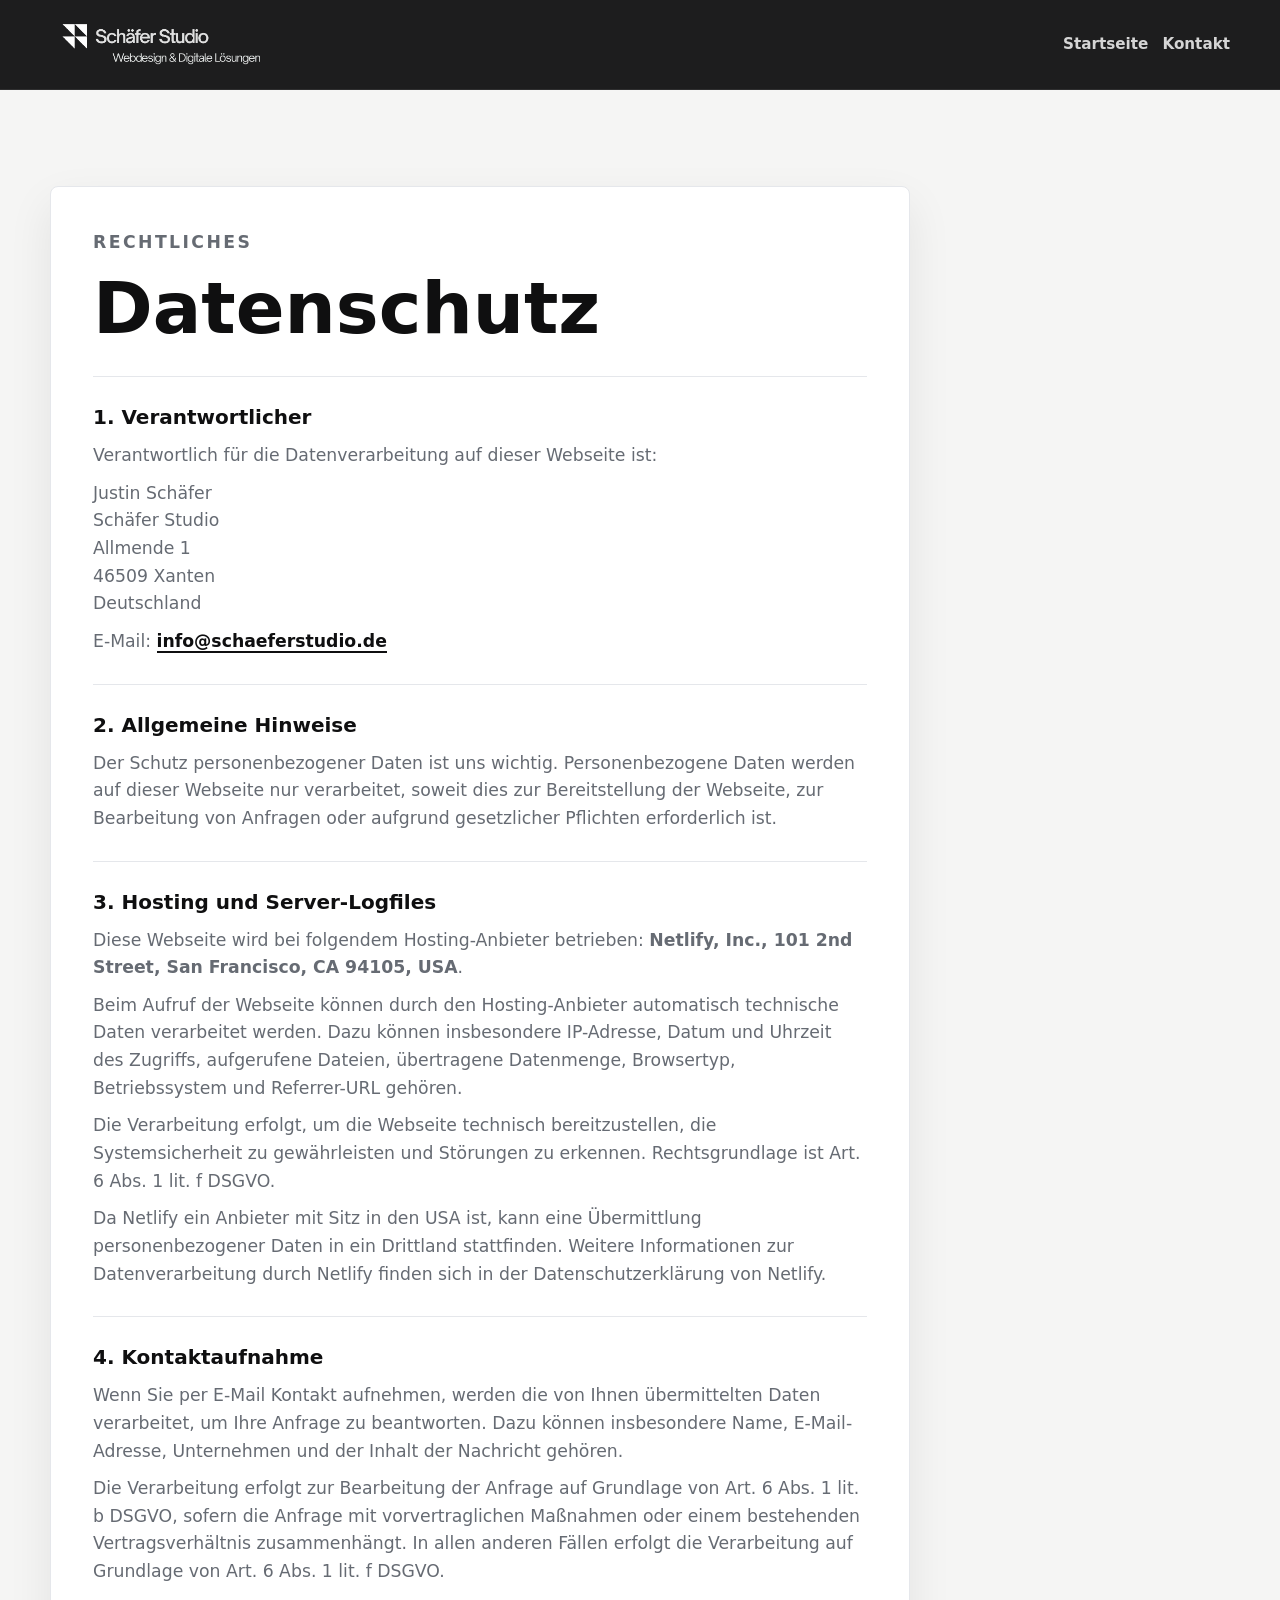
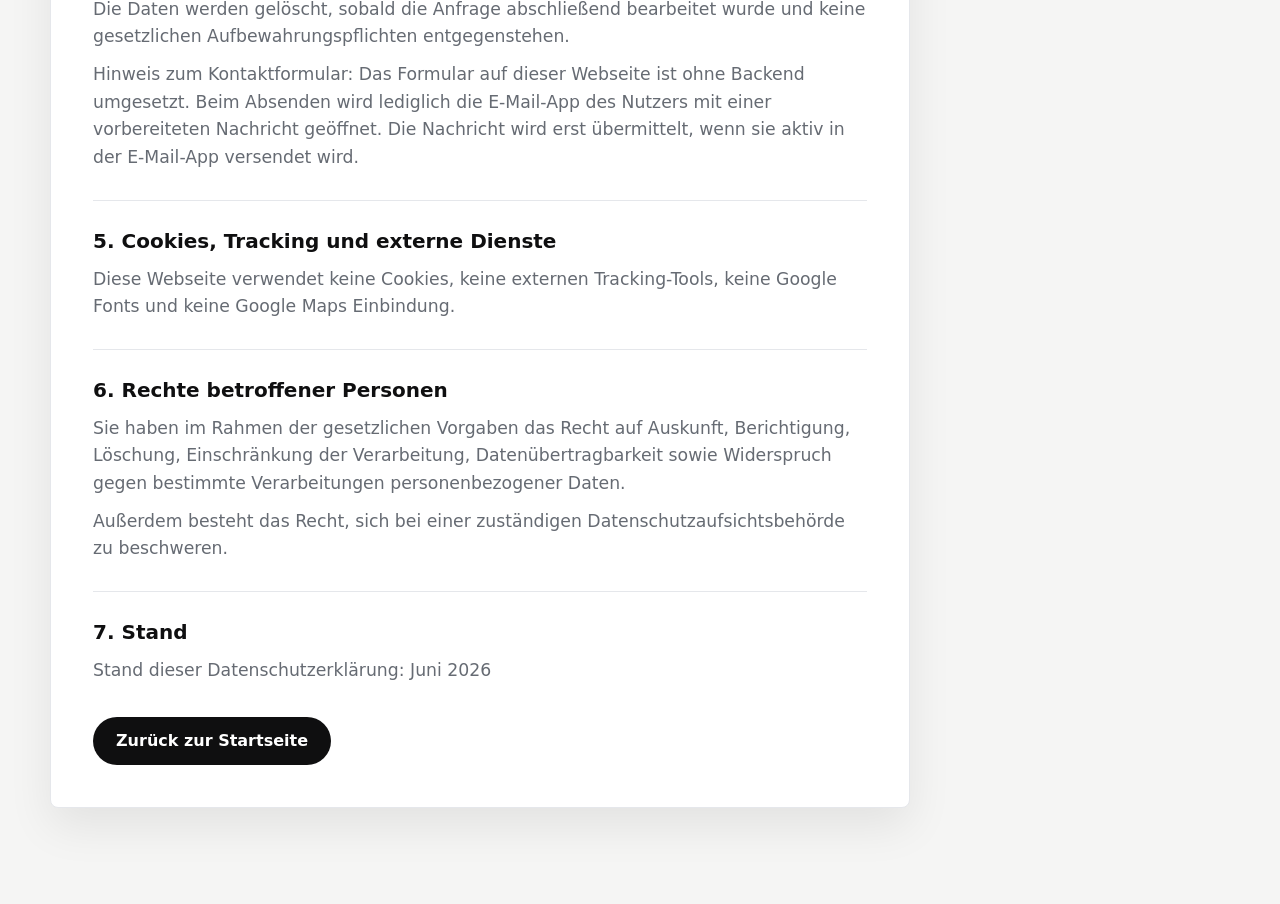
==== datenschutz.html @ bd2595fe "Add files via upload" ====
<!DOCTYPE html>
<html lang="de">
<head>
  <meta charset="UTF-8">
  <meta name="viewport" content="width=device-width, initial-scale=1.0">
  <meta name="description" content="Datenschutzerklärung von Schäfer Studio mit Informationen zu Kontaktaufnahme, Server-Logfiles und den Rechten betroffener Personen.">
  <meta name="robots" content="noindex, follow">
  <title>Datenschutz | Schäfer Studio</title>
  <link rel="icon" href="assets/logo-schaefer-studio-transparent.png" type="image/png">
  <link rel="stylesheet" href="style.css">
</head>
<body>
  <header class="site-header">
    <div class="container header-inner">
      <a class="brand" href="index.html#start" aria-label="Schäfer Studio Startseite">
        <img src="assets/logo-schaefer-studio-transparent.png" alt="Schäfer Studio Logo" width="857" height="291">
      </a>
      <nav class="main-nav legal-nav" aria-label="Navigation">
        <a href="index.html#start">Startseite</a>
        <a href="index.html#kontakt">Kontakt</a>
      </nav>
    </div>
  </header>

  <main class="legal-main">
    <div class="container">
      <article class="legal-box">
        <p class="eyebrow dark">Rechtliches</p>
        <h1>Datenschutz</h1>

        <section class="legal-section" aria-labelledby="verantwortlicher-title">
          <h2 id="verantwortlicher-title">1. Verantwortlicher</h2>
          <p>
            Verantwortlich für die Datenverarbeitung auf dieser Webseite ist:
          </p>
          <p>
            Justin Schäfer<br>
            Schäfer Studio<br>
            Allmende 1<br>
            46509 Xanten<br>
            Deutschland
          </p>
          <p>
            E-Mail:
            <a href="mailto:info@schaeferstudio.de">info@schaeferstudio.de</a>
          </p>
        </section>

        <section class="legal-section" aria-labelledby="allgemein-title">
          <h2 id="allgemein-title">2. Allgemeine Hinweise</h2>
          <p>
            Der Schutz personenbezogener Daten ist uns wichtig. Personenbezogene Daten werden auf dieser Webseite nur verarbeitet, soweit dies zur Bereitstellung der Webseite, zur Bearbeitung von Anfragen oder aufgrund gesetzlicher Pflichten erforderlich ist.
          </p>
        </section>

        <section class="legal-section" aria-labelledby="hosting-title">
          <h2 id="hosting-title">3. Hosting und Server-Logfiles</h2>
          <p>
            Diese Webseite wird bei folgendem Hosting-Anbieter betrieben:
            <strong>Netlify, Inc., 101 2nd Street, San Francisco, CA 94105, USA</strong>.
          </p>
          <p>
            Beim Aufruf der Webseite können durch den Hosting-Anbieter automatisch technische Daten verarbeitet werden. Dazu können insbesondere IP-Adresse, Datum und Uhrzeit des Zugriffs, aufgerufene Dateien, übertragene Datenmenge, Browsertyp, Betriebssystem und Referrer-URL gehören.
          </p>
          <p>
            Die Verarbeitung erfolgt, um die Webseite technisch bereitzustellen, die Systemsicherheit zu gewährleisten und Störungen zu erkennen. Rechtsgrundlage ist Art. 6 Abs. 1 lit. f DSGVO.
          </p>
          <p>
            Da Netlify ein Anbieter mit Sitz in den USA ist, kann eine Übermittlung personenbezogener Daten in ein Drittland stattfinden. Weitere Informationen zur Datenverarbeitung durch Netlify finden sich in der Datenschutzerklärung von Netlify.
          </p>
        </section>

        <section class="legal-section" aria-labelledby="kontaktaufnahme-title">
          <h2 id="kontaktaufnahme-title">4. Kontaktaufnahme</h2>
          <p>
            Wenn Sie per E-Mail Kontakt aufnehmen, werden die von Ihnen übermittelten Daten verarbeitet, um Ihre Anfrage zu beantworten. Dazu können insbesondere Name, E-Mail-Adresse, Unternehmen und der Inhalt der Nachricht gehören.
          </p>
          <p>
            Die Verarbeitung erfolgt zur Bearbeitung der Anfrage auf Grundlage von Art. 6 Abs. 1 lit. b DSGVO, sofern die Anfrage mit vorvertraglichen Maßnahmen oder einem bestehenden Vertragsverhältnis zusammenhängt. In allen anderen Fällen erfolgt die Verarbeitung auf Grundlage von Art. 6 Abs. 1 lit. f DSGVO.
          </p>
          <p>
            Die Daten werden gelöscht, sobald die Anfrage abschließend bearbeitet wurde und keine gesetzlichen Aufbewahrungspflichten entgegenstehen.
          </p>
          <p>
            Hinweis zum Kontaktformular: Das Formular auf dieser Webseite ist ohne Backend umgesetzt. Beim Absenden wird lediglich die E-Mail-App des Nutzers mit einer vorbereiteten Nachricht geöffnet. Die Nachricht wird erst übermittelt, wenn sie aktiv in der E-Mail-App versendet wird.
          </p>
        </section>

        <section class="legal-section" aria-labelledby="cookies-title">
          <h2 id="cookies-title">5. Cookies, Tracking und externe Dienste</h2>
          <p>
            Diese Webseite verwendet keine Cookies, keine externen Tracking-Tools, keine Google Fonts und keine Google Maps Einbindung.
          </p>
        </section>

        <section class="legal-section" aria-labelledby="rechte-title">
          <h2 id="rechte-title">6. Rechte betroffener Personen</h2>
          <p>
            Sie haben im Rahmen der gesetzlichen Vorgaben das Recht auf Auskunft, Berichtigung, Löschung, Einschränkung der Verarbeitung, Datenübertragbarkeit sowie Widerspruch gegen bestimmte Verarbeitungen personenbezogener Daten.
          </p>
          <p>
            Außerdem besteht das Recht, sich bei einer zuständigen Datenschutzaufsichtsbehörde zu beschweren.
          </p>
        </section>

        <section class="legal-section" aria-labelledby="stand-title">
          <h2 id="stand-title">7. Stand</h2>
          <p>Stand dieser Datenschutzerklärung: Juni 2026</p>
        </section>

        <a class="button button-dark" href="index.html#start">Zurück zur Startseite</a>
      </article>
    </div>
  </main>
</body>
</html>
---- style.css ----
:root {
  /* Zentrale Designwerte fuer Farben, Abstaende und Schatten */
  --color-black: #0f0f10;
  --color-anthracite: #1b1c1e;
  --color-text: #24262a;
  --color-muted: #666b73;
  --color-line: #e5e7eb;
  --color-soft: #f5f5f4;
  --color-white: #ffffff;
  --shadow-soft: 0 18px 45px rgba(15, 15, 16, 0.08);
  --shadow-dark: 0 24px 70px rgba(0, 0, 0, 0.26);
  --radius: 8px;
  --container: 1180px;
  --header-height: 82px;
}

* {
  box-sizing: border-box;
}

html {
  scroll-behavior: smooth;
  scroll-padding-top: var(--header-height);
}

body {
  margin: 0;
  color: var(--color-text);
  background: var(--color-white);
  font-family: system-ui, -apple-system, BlinkMacSystemFont, "Segoe UI", sans-serif;
  line-height: 1.6;
  text-rendering: optimizeLegibility;
}

body.nav-open {
  overflow: hidden;
}

img {
  display: block;
  max-width: 100%;
  height: auto;
}

a {
  color: inherit;
  text-decoration: none;
}

button,
input,
textarea {
  font: inherit;
}

.container {
  width: min(100% - 40px, var(--container));
  margin-inline: auto;
}

.skip-link {
  position: fixed;
  left: 16px;
  top: 16px;
  z-index: 1000;
  padding: 10px 14px;
  color: var(--color-black);
  background: var(--color-white);
  border: 2px solid var(--color-black);
  border-radius: 10px;
  transform: translateY(-140%);
  transition: transform 0.2s ease;
}

.skip-link:focus {
  transform: translateY(0);
}

.site-header {
  /* Dunkler, fixer Markenanker mit leichtem Glas-Effekt */
  position: sticky;
  top: 0;
  z-index: 100;
  min-height: var(--header-height);
  color: var(--color-white);
  background: rgba(15, 15, 16, 0.94);
  border-bottom: 1px solid rgba(255, 255, 255, 0.08);
  backdrop-filter: blur(18px);
}

.header-inner {
  display: flex;
  align-items: center;
  justify-content: space-between;
  min-height: var(--header-height);
  gap: 28px;
}

.brand {
  display: inline-flex;
  align-items: center;
  width: 226px;
  padding: 6px 0;
}

.brand img {
  width: 100%;
  height: auto;
}

.main-nav {
  display: flex;
  align-items: center;
  gap: 22px;
  font-size: 0.95rem;
  font-weight: 650;
}

.main-nav a {
  color: rgba(255, 255, 255, 0.82);
  transition: color 0.2s ease, transform 0.2s ease;
}

.main-nav a:hover,
.main-nav a:focus-visible {
  color: var(--color-white);
}

.main-nav .nav-button {
  padding: 10px 16px;
  color: var(--color-black);
  background: var(--color-white);
  border-radius: 999px;
}

.main-nav .nav-button:hover,
.main-nav .nav-button:focus-visible {
  color: var(--color-black);
  transform: translateY(-1px);
}

.legal-nav {
  gap: 14px;
}

.legal-nav a {
  white-space: nowrap;
}

.nav-toggle {
  display: none;
  width: 44px;
  height: 44px;
  padding: 0;
  background: transparent;
  border: 1px solid rgba(255, 255, 255, 0.22);
  border-radius: 12px;
  cursor: pointer;
}

.nav-toggle span {
  display: block;
  width: 20px;
  height: 2px;
  margin: 5px auto;
  background: var(--color-white);
  border-radius: 999px;
  transition: transform 0.25s ease, opacity 0.25s ease;
}

.nav-toggle.is-active span:nth-child(1) {
  transform: translateY(7px) rotate(45deg);
}

.nav-toggle.is-active span:nth-child(2) {
  opacity: 0;
}

.nav-toggle.is-active span:nth-child(3) {
  transform: translateY(-7px) rotate(-45deg);
}

.hero {
  /* Dunkler Hero als Kontrast zum hellen Grunddesign */
  position: relative;
  overflow: hidden;
  min-height: calc(100vh - var(--header-height));
  color: var(--color-white);
  background:
    linear-gradient(135deg, rgba(15, 15, 16, 0.98), rgba(27, 28, 30, 0.92)),
    radial-gradient(circle at 78% 42%, rgba(255, 255, 255, 0.18), transparent 34%);
}

.hero-grid {
  display: grid;
  grid-template-columns: minmax(0, 1.05fr) minmax(280px, 0.75fr);
  align-items: center;
  gap: 56px;
  min-height: calc(100vh - var(--header-height));
  padding-block: 76px;
}

.hero-content {
  animation: heroEnter 0.8s ease both;
}

.eyebrow {
  margin: 0 0 14px;
  color: rgba(255, 255, 255, 0.68);
  font-size: 0.78rem;
  font-weight: 800;
  letter-spacing: 0.14em;
  text-transform: uppercase;
}

.eyebrow.dark {
  color: var(--color-muted);
}

h1,
h2,
h3,
p {
  overflow-wrap: break-word;
}

h1,
h2,
h3 {
  margin: 0;
  color: inherit;
  line-height: 1.08;
  overflow-wrap: normal;
  hyphens: none;
}

h1 {
  max-width: 760px;
  font-size: clamp(3rem, 8vw, 6.7rem);
  font-weight: 850;
}

h2 {
  max-width: 760px;
  font-size: clamp(2rem, 4.4vw, 4rem);
  font-weight: 800;
}

h3 {
  font-size: 1.18rem;
  font-weight: 780;
}

.hero-text {
  max-width: 680px;
  margin: 24px 0 0;
  color: rgba(255, 255, 255, 0.76);
  font-size: clamp(1.05rem, 1.8vw, 1.24rem);
}

.button-group {
  display: flex;
  flex-wrap: wrap;
  gap: 14px;
  margin-top: 34px;
}

.button {
  display: inline-flex;
  align-items: center;
  justify-content: center;
  min-height: 48px;
  padding: 13px 22px;
  border: 1px solid transparent;
  border-radius: 999px;
  font-weight: 800;
  line-height: 1.2;
  cursor: pointer;
  transition: transform 0.2s ease, box-shadow 0.2s ease, background 0.2s ease, color 0.2s ease, border-color 0.2s ease;
}

.button:hover,
.button:focus-visible {
  transform: translateY(-2px);
}

.button-light {
  color: var(--color-black);
  background: var(--color-white);
  box-shadow: var(--shadow-dark);
}

.button-outline-light {
  color: var(--color-white);
  border-color: rgba(255, 255, 255, 0.34);
}

.button-outline-light:hover,
.button-outline-light:focus-visible {
  color: var(--color-black);
  background: var(--color-white);
}

.button-dark {
  width: fit-content;
  color: var(--color-white);
  background: var(--color-black);
}

.button-dark:hover,
.button-dark:focus-visible {
  box-shadow: var(--shadow-soft);
}

.hero-visual {
  position: relative;
  display: flex;
  align-items: center;
  justify-content: center;
  min-height: 480px;
  padding: 28px;
  border: 1px solid rgba(255, 255, 255, 0.12);
  border-radius: 24px;
  box-shadow: var(--shadow-dark);
  animation: visualEnter 0.9s 0.15s ease both;
}

.hero-visual::after {
  content: "";
  position: absolute;
  inset: 0;
  border: 1px solid rgba(255, 255, 255, 0.13);
  border-radius: inherit;
  pointer-events: none;
}

.mockup-window {
  width: min(100%, 520px);
  overflow: hidden;
  background: #f7f7f6;
  border: 1px solid rgba(255, 255, 255, 0.18);
  border-radius: 18px;
  box-shadow: 0 34px 80px rgba(0, 0, 0, 0.34);
}

.mockup-topbar {
  display: flex;
  gap: 8px;
  padding: 16px 18px;
  background: #18191b;
  border-bottom: 1px solid rgba(0, 0, 0, 0.08);
}

.mockup-topbar span {
  width: 10px;
  height: 10px;
  background: rgba(255, 255, 255, 0.55);
  border-radius: 50%;
}

.mockup-content {
  padding: 34px;
}

.mockup-title {
  width: 76%;
  height: 42px;
  background: var(--color-black);
  border-radius: 8px;
}

.mockup-line {
  width: 88%;
  height: 12px;
  margin-top: 22px;
  background: #d8dadd;
  border-radius: 999px;
}

.mockup-line.short {
  width: 58%;
  margin-top: 12px;
}

.mockup-cards {
  display: grid;
  grid-template-columns: repeat(3, 1fr);
  gap: 12px;
  margin-top: 34px;
}

.mockup-cards span {
  min-height: 118px;
  background:
    linear-gradient(180deg, #ffffff, #efefef);
  border: 1px solid #e0e2e5;
  border-radius: 8px;
  box-shadow: 0 12px 28px rgba(15, 15, 16, 0.08);
}

.section {
  padding-block: 112px;
}

.section-muted {
  background: var(--color-soft);
}

.section-dark {
  color: var(--color-white);
  background: var(--color-black);
}

.section-heading {
  max-width: 820px;
  margin-bottom: 46px;
}

.section-heading p:not(.eyebrow) {
  max-width: 680px;
  margin: 18px 0 0;
  color: var(--color-muted);
  font-size: 1.06rem;
}

.section-dark .section-heading p:not(.eyebrow) {
  color: rgba(255, 255, 255, 0.66);
}

.card-grid {
  display: grid;
  grid-template-columns: repeat(3, minmax(0, 1fr));
  gap: 22px;
}

.card {
  min-height: 258px;
  padding: 30px;
  background: var(--color-white);
  border: 1px solid var(--color-line);
  border-radius: var(--radius);
  box-shadow: 0 10px 30px rgba(15, 15, 16, 0.04);
  transition: transform 0.24s ease, box-shadow 0.24s ease, border-color 0.24s ease;
}

.card:hover {
  transform: translateY(-8px);
  border-color: #cfd3d9;
  box-shadow: var(--shadow-soft);
}

.card-number {
  display: inline-flex;
  margin-bottom: 42px;
  color: var(--color-muted);
  font-size: 0.82rem;
  font-weight: 850;
}

.card p,
.benefit p,
.process-item p,
.project-card p {
  margin: 13px 0 0;
  color: var(--color-muted);
}

.split-layout {
  display: grid;
  grid-template-columns: 0.82fr 1fr;
  gap: 64px;
  align-items: start;
}

.benefit-list {
  display: grid;
  grid-template-columns: repeat(2, minmax(0, 1fr));
  gap: 16px;
}

.benefit {
  display: grid;
  grid-template-columns: 18px 1fr;
  gap: 16px;
  min-height: 132px;
  padding: 24px;
  background: var(--color-white);
  border: 1px solid var(--color-line);
  border-radius: var(--radius);
  box-shadow: 0 10px 30px rgba(15, 15, 16, 0.035);
}

.benefit span {
  width: 10px;
  height: 10px;
  margin-top: 6px;
  background: var(--color-black);
  border-radius: 50%;
  box-shadow: 0 0 0 6px #efefef;
}

.process-list {
  display: grid;
  grid-template-columns: repeat(5, minmax(0, 1fr));
  gap: 16px;
  padding: 0;
  margin: 0;
  list-style: none;
}

.process-item {
  position: relative;
  min-height: 248px;
  padding: 26px;
  background: var(--color-white);
  border: 1px solid var(--color-line);
  border-radius: var(--radius);
  box-shadow: 0 10px 30px rgba(15, 15, 16, 0.04);
}

.process-item span {
  display: inline-flex;
  align-items: center;
  justify-content: center;
  width: 42px;
  height: 42px;
  margin-bottom: 42px;
  color: var(--color-white);
  background: var(--color-black);
  border-radius: 50%;
  font-weight: 850;
}

.project-grid {
  display: grid;
  grid-template-columns: repeat(4, minmax(0, 1fr));
  gap: 20px;
}

.project-card {
  display: flex;
  flex-direction: column;
  overflow: hidden;
  background: #18191b;
  border: 1px solid rgba(255, 255, 255, 0.1);
  border-radius: var(--radius);
  transition: transform 0.24s ease, border-color 0.24s ease;
}

.project-card:hover {
  transform: translateY(-8px);
  border-color: rgba(255, 255, 255, 0.28);
}

.project-card h3,
.project-card p {
  padding-inline: 22px;
}

.project-card h3 {
  margin-top: 22px;
}

.project-card p {
  flex: 1;
  margin-bottom: 24px;
  color: rgba(255, 255, 255, 0.66);
}

.project-link {
  display: inline-flex;
  margin: 0 22px 24px;
  color: var(--color-white);
  font-weight: 850;
  text-decoration: underline;
  text-underline-offset: 6px;
}

.project-link:hover,
.project-link:focus-visible {
  color: rgba(255, 255, 255, 0.74);
}

.project-status {
  display: inline-flex;
  max-width: calc(100% - 44px);
  margin: 0 22px 24px;
  padding: 8px 12px;
  color: rgba(255, 255, 255, 0.72);
  background: rgba(255, 255, 255, 0.08);
  border: 1px solid rgba(255, 255, 255, 0.12);
  border-radius: 999px;
  font-size: 0.82rem;
  font-weight: 800;
  line-height: 1.25;
  white-space: normal;
}

.project-media {
  min-height: 188px;
  background:
    linear-gradient(135deg, rgba(255, 255, 255, 0.9), rgba(255, 255, 255, 0.2)),
    linear-gradient(45deg, #222, #777);
}

.project-media-1 {
  background:
    linear-gradient(135deg, rgba(255, 255, 255, 0.95), rgba(225, 225, 225, 0.34)),
    repeating-linear-gradient(45deg, #1d1f1d 0 12px, #5d645b 12px 24px);
}

.project-media-2 {
  background:
    linear-gradient(135deg, rgba(255, 255, 255, 0.92), rgba(230, 230, 230, 0.28)),
    linear-gradient(135deg, #151515 0 34%, #6d7177 34% 36%, #f1f1f1 36% 68%, #292a2c 68% 100%);
}

.project-media-3 {
  background:
    linear-gradient(135deg, rgba(255, 255, 255, 0.95), rgba(240, 240, 240, 0.25)),
    linear-gradient(90deg, #171717 0 26%, #777 26% 28%, #252525 28% 100%);
}

.project-media-4 {
  background:
    linear-gradient(135deg, rgba(255, 255, 255, 0.95), rgba(221, 221, 221, 0.24)),
    conic-gradient(from 120deg, #151515, #777, #2a2a2a, #151515);
}

.contact-section {
  background:
    linear-gradient(180deg, var(--color-white), #f7f7f6);
}

.contact-grid {
  display: grid;
  grid-template-columns: 0.9fr 1.1fr;
  gap: 66px;
  align-items: start;
}

.contact-copy p:not(.eyebrow) {
  max-width: 540px;
  margin: 20px 0 0;
  color: var(--color-muted);
  font-size: 1.08rem;
}

.contact-mail {
  display: inline-flex;
  margin-top: 28px;
  font-size: 1.08rem;
  font-weight: 850;
  border-bottom: 2px solid var(--color-black);
}

.contact-form {
  display: grid;
  gap: 18px;
  padding: 34px;
  background: var(--color-white);
  border: 1px solid var(--color-line);
  border-radius: 8px;
  box-shadow: var(--shadow-soft);
}

.form-row {
  display: grid;
  gap: 8px;
}

.form-row label {
  font-size: 0.94rem;
  font-weight: 760;
}

.form-row input,
.form-row textarea {
  width: 100%;
  color: var(--color-text);
  background: #fbfbfb;
  border: 1px solid #d6d9de;
  border-radius: 14px;
  outline: none;
  transition: border-color 0.18s ease, box-shadow 0.18s ease, background 0.18s ease;
}

.form-row input {
  min-height: 48px;
  padding: 10px 14px;
}

.form-row textarea {
  min-height: 150px;
  padding: 14px;
  resize: vertical;
}

.form-row input:focus,
.form-row textarea:focus {
  background: var(--color-white);
  border-color: var(--color-black);
  box-shadow: 0 0 0 4px rgba(15, 15, 16, 0.08);
}

.form-message {
  min-height: 24px;
  margin: 0;
  color: #245c34;
  font-weight: 700;
}

.site-footer {
  color: rgba(255, 255, 255, 0.76);
  background: var(--color-black);
  padding-block: 54px;
}

.footer-grid {
  display: grid;
  grid-template-columns: 1.2fr 0.8fr 0.8fr;
  gap: 44px;
}

.footer-brand {
  display: inline-flex;
  margin-bottom: 14px;
  color: var(--color-white);
  font-size: 1.28rem;
  font-weight: 850;
}

.site-footer p {
  max-width: 410px;
  margin: 0;
}

.footer-nav,
.footer-contact {
  display: grid;
  gap: 10px;
}

.footer-nav a,
.footer-contact a {
  width: fit-content;
  transition: color 0.2s ease;
}

.footer-nav a:hover,
.footer-contact a:hover,
.footer-nav a:focus-visible,
.footer-contact a:focus-visible {
  color: var(--color-white);
}

.legal-main {
  min-height: calc(100vh - var(--header-height));
  padding-block: 96px;
  background: var(--color-soft);
}

.legal-box {
  max-width: 860px;
  padding: 42px;
  background: var(--color-white);
  border: 1px solid var(--color-line);
  border-radius: 8px;
  box-shadow: var(--shadow-soft);
}

.legal-box h1 {
  color: var(--color-black);
  font-size: clamp(2.4rem, 6vw, 4.5rem);
}

.legal-box p {
  color: var(--color-muted);
  font-size: 1.08rem;
}

.legal-section {
  padding-top: 28px;
  margin-top: 28px;
  border-top: 1px solid var(--color-line);
}

.legal-section h2 {
  max-width: none;
  margin-bottom: 12px;
  color: var(--color-black);
  font-size: 1.25rem;
  line-height: 1.25;
}

.legal-section p {
  margin: 10px 0 0;
}

.legal-section a {
  color: var(--color-black);
  font-weight: 800;
  border-bottom: 2px solid currentColor;
}

.legal-box > .button {
  margin-top: 32px;
}

.legal-note {
  padding: 22px;
  background: var(--color-soft);
  border: 1px solid var(--color-line);
  border-radius: 8px;
}

.legal-note h2 {
  margin-bottom: 8px;
}

.reveal {
  /* Scroll-Reveal wird per JavaScript aktiviert */
  opacity: 0;
  transform: translateY(26px);
  transition: opacity 0.7s ease, transform 0.7s ease;
}

.reveal.is-visible {
  opacity: 1;
  transform: translateY(0);
}

@keyframes heroEnter {
  from {
    opacity: 0;
    transform: translateY(18px);
  }
  to {
    opacity: 1;
    transform: translateY(0);
  }
}

@keyframes visualEnter {
  from {
    opacity: 0;
    transform: translateY(24px) scale(0.98);
  }
  to {
    opacity: 1;
    transform: translateY(0) scale(1);
  }
}

@media (prefers-reduced-motion: reduce) {
  *,
  *::before,
  *::after {
    scroll-behavior: auto !important;
    animation-duration: 0.01ms !important;
    animation-iteration-count: 1 !important;
    transition-duration: 0.01ms !important;
  }
}

@media (max-width: 1040px) {
  .hero-grid,
  .split-layout,
  .contact-grid {
    grid-template-columns: 1fr;
  }

  .hero-grid {
    gap: 44px;
  }

  .hero-visual {
    max-width: 520px;
  }

  .card-grid,
  .project-grid {
    grid-template-columns: repeat(2, minmax(0, 1fr));
  }

  .process-list {
    grid-template-columns: repeat(2, minmax(0, 1fr));
  }
}

@media (max-width: 820px) {
  :root {
    --header-height: 74px;
  }

  .container {
    width: min(100% - 28px, var(--container));
  }

  .brand {
    width: 172px;
  }

  .nav-toggle {
    display: inline-block;
  }

  .main-nav {
    position: fixed;
    top: var(--header-height);
    left: 14px;
    right: 14px;
    display: grid;
    gap: 0;
    padding: 14px;
    background: rgba(15, 15, 16, 0.98);
    border: 1px solid rgba(255, 255, 255, 0.12);
    border-radius: 18px;
    box-shadow: var(--shadow-dark);
    opacity: 0;
    visibility: hidden;
    transform: translateY(-10px);
    transition: opacity 0.24s ease, visibility 0.24s ease, transform 0.24s ease;
  }

  .main-nav.legal-nav {
    position: static;
    display: flex;
    flex-wrap: wrap;
    justify-content: flex-end;
    gap: 6px 12px;
    padding: 0;
    background: transparent;
    border: 0;
    border-radius: 0;
    box-shadow: none;
    opacity: 1;
    visibility: visible;
    transform: none;
  }

  .main-nav.legal-nav a {
    padding: 8px 0;
  }

  .main-nav.is-open {
    opacity: 1;
    visibility: visible;
    transform: translateY(0);
  }

  .main-nav a {
    padding: 13px 12px;
  }

  .main-nav .nav-button {
    justify-content: center;
    margin-top: 8px;
    text-align: center;
  }

  .hero {
    min-height: auto;
  }

  .hero-grid {
    min-height: auto;
    padding-block: 66px 52px;
  }

  .section {
    padding-block: 78px;
  }

  .benefit-list,
  .footer-grid {
    grid-template-columns: 1fr;
  }
}

@media (max-width: 640px) {
  h1 {
    font-size: clamp(2.55rem, 11vw, 3.55rem);
    line-height: 1.04;
  }

  h2 {
    font-size: clamp(1.75rem, 8vw, 2.35rem);
  }

  .eyebrow {
    font-size: 0.72rem;
    letter-spacing: 0.1em;
  }

  .card-grid,
  .project-grid,
  .process-list {
    grid-template-columns: 1fr;
  }

  .button-group {
    align-items: stretch;
    flex-direction: column;
  }

  .button {
    width: 100%;
  }

  .card,
  .benefit,
  .process-item,
  .contact-form,
  .legal-box {
    padding: 24px;
  }

  .hero-visual {
    border-radius: 18px;
    min-height: 360px;
    padding: 18px;
  }

  .mockup-content {
    padding: 24px;
  }

  .mockup-cards {
    grid-template-columns: 1fr;
  }

  .mockup-cards span {
    min-height: 70px;
  }
}

@media (max-width: 420px) {
  .container {
    width: min(100% - 22px, var(--container));
  }

  .header-inner {
    gap: 14px;
  }

  .brand {
    width: 154px;
  }

  .legal-nav {
    font-size: 0.88rem;
  }
}

@media (max-width: 360px) {
  .brand {
    width: 138px;
  }

  .legal-nav {
    gap: 4px 9px;
    font-size: 0.82rem;
  }

  h1 {
    font-size: clamp(2.25rem, 10.5vw, 3rem);
  }

  .hero-grid {
    padding-block: 52px 42px;
  }

  .section {
    padding-block: 64px;
  }

  .contact-form {
    gap: 15px;
  }

  .form-row textarea {
    min-height: 130px;
  }
}
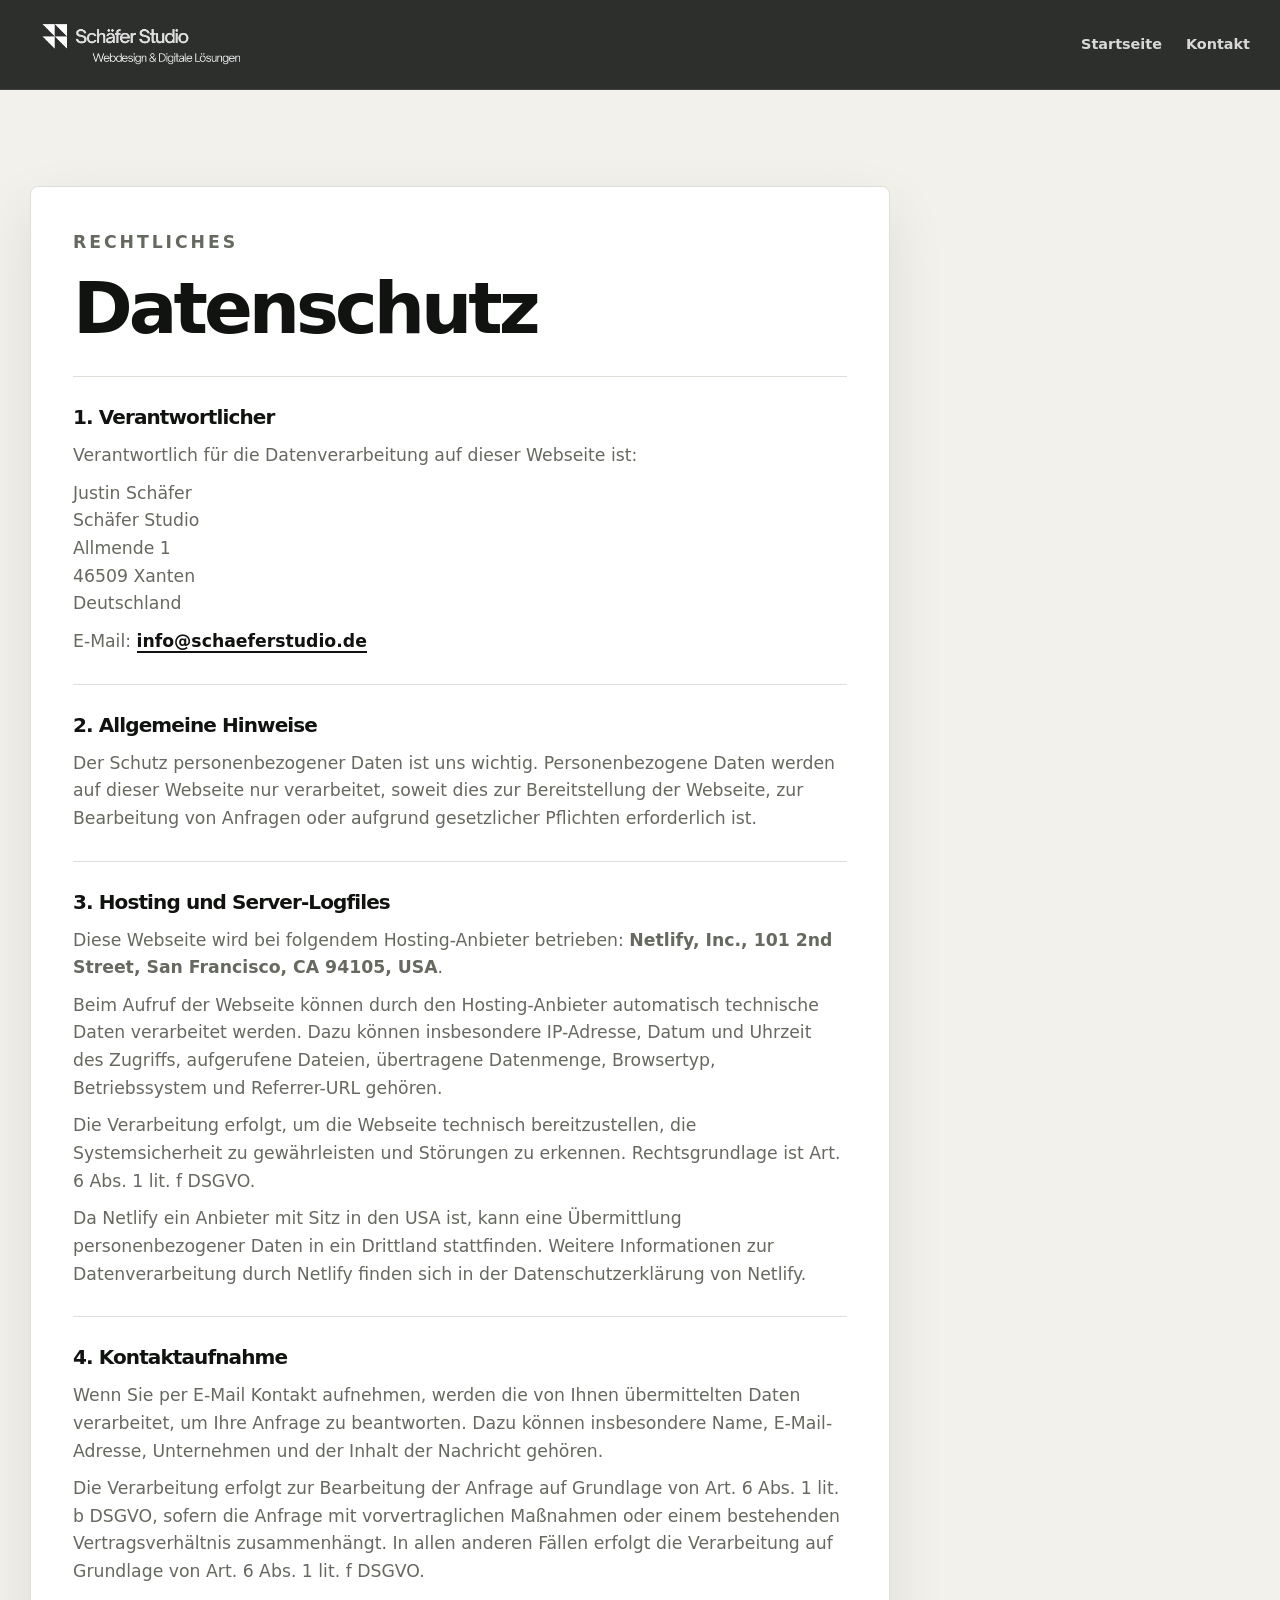
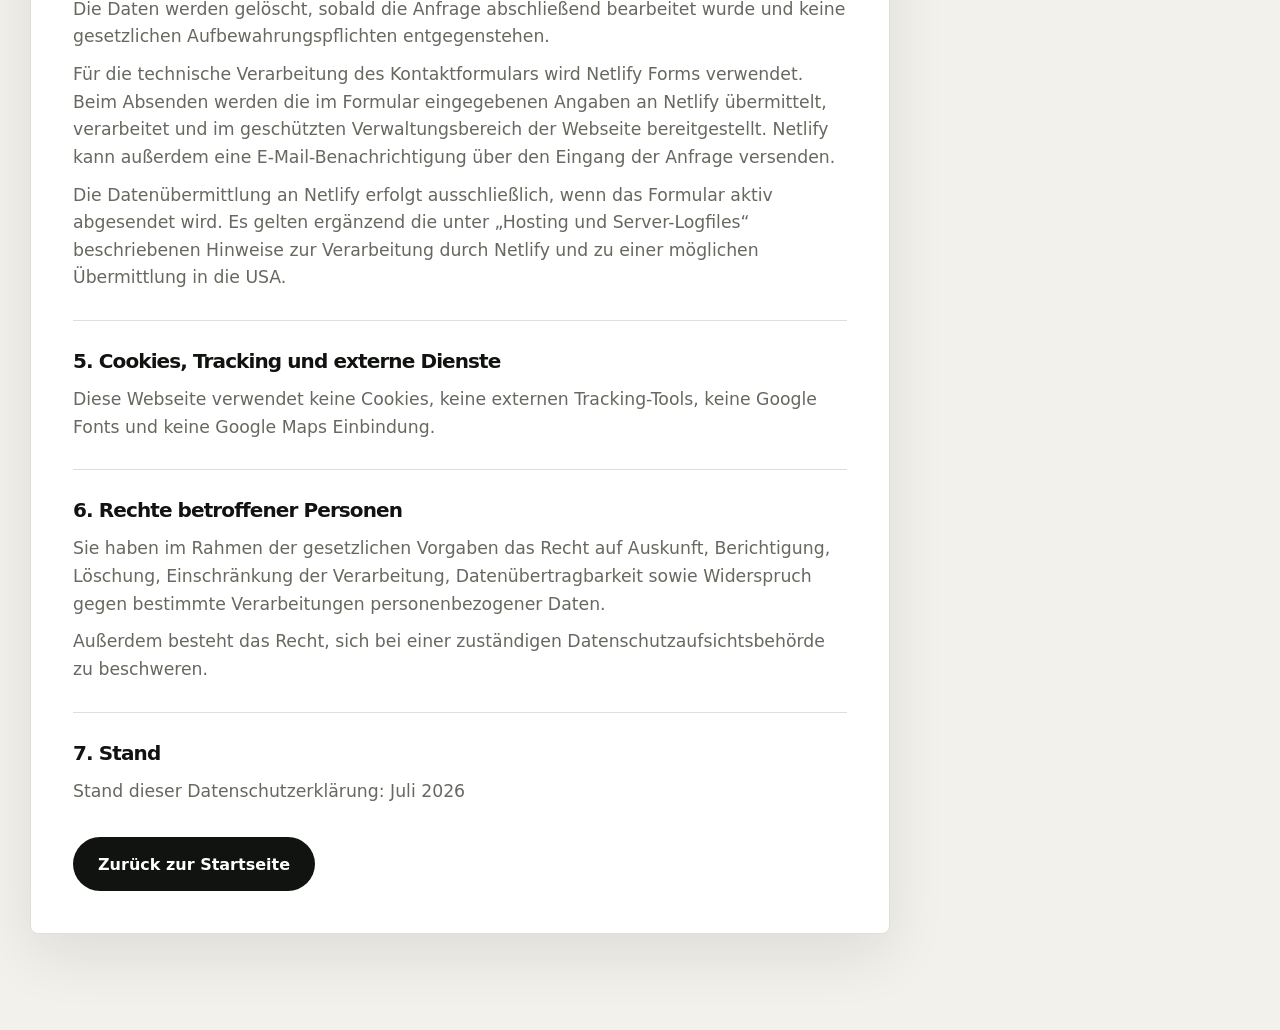
==== commit 7afea933: "New Design" ====
--- a/datenschutz.html
+++ b/datenschutz.html
@@ -5,8 +5,10 @@
   <meta name="viewport" content="width=device-width, initial-scale=1.0">
   <meta name="description" content="Datenschutzerklärung von Schäfer Studio mit Informationen zu Kontaktaufnahme, Server-Logfiles und den Rechten betroffener Personen.">
   <meta name="robots" content="noindex, follow">
+  <meta property="og:title" content="Datenschutz | Schäfer Studio">
+  <meta property="og:description" content="Informationen zum Datenschutz und zur Verarbeitung personenbezogener Daten bei Schäfer Studio.">
   <title>Datenschutz | Schäfer Studio</title>
-  <link rel="icon" href="assets/logo-schaefer-studio-transparent.png" type="image/png">
+  <link rel="icon" href="assets/favicon-32.png" type="image/png" sizes="32x32">
   <link rel="stylesheet" href="style.css">
 </head>
 <body>
@@ -82,7 +84,10 @@
             Die Daten werden gelöscht, sobald die Anfrage abschließend bearbeitet wurde und keine gesetzlichen Aufbewahrungspflichten entgegenstehen.
           </p>
           <p>
-            Hinweis zum Kontaktformular: Das Formular auf dieser Webseite ist ohne Backend umgesetzt. Beim Absenden wird lediglich die E-Mail-App des Nutzers mit einer vorbereiteten Nachricht geöffnet. Die Nachricht wird erst übermittelt, wenn sie aktiv in der E-Mail-App versendet wird.
+            Für die technische Verarbeitung des Kontaktformulars wird Netlify Forms verwendet. Beim Absenden werden die im Formular eingegebenen Angaben an Netlify übermittelt, verarbeitet und im geschützten Verwaltungsbereich der Webseite bereitgestellt. Netlify kann außerdem eine E-Mail-Benachrichtigung über den Eingang der Anfrage versenden.
+          </p>
+          <p>
+            Die Datenübermittlung an Netlify erfolgt ausschließlich, wenn das Formular aktiv abgesendet wird. Es gelten ergänzend die unter „Hosting und Server-Logfiles“ beschriebenen Hinweise zur Verarbeitung durch Netlify und zu einer möglichen Übermittlung in die USA.
           </p>
         </section>
 
@@ -105,7 +110,7 @@
 
         <section class="legal-section" aria-labelledby="stand-title">
           <h2 id="stand-title">7. Stand</h2>
-          <p>Stand dieser Datenschutzerklärung: Juni 2026</p>
+          <p>Stand dieser Datenschutzerklärung: Juli 2026</p>
         </section>
 
         <a class="button button-dark" href="index.html#start">Zurück zur Startseite</a>
--- a/style.css
+++ b/style.css
@@ -235,8 +235,8 @@
 }
 
 h1 {
-  max-width: 760px;
-  font-size: clamp(3rem, 8vw, 6.7rem);
+  max-width: 700px;
+  font-size: clamp(2.8rem, 6.4vw, 5.4rem);
   font-weight: 850;
 }
 
@@ -252,10 +252,10 @@
 }
 
 .hero-text {
-  max-width: 680px;
-  margin: 24px 0 0;
+  max-width: 600px;
+  margin: 20px 0 0;
   color: rgba(255, 255, 255, 0.76);
-  font-size: clamp(1.05rem, 1.8vw, 1.24rem);
+  font-size: clamp(1rem, 1.45vw, 1.14rem);
 }
 
 .button-group {
@@ -406,6 +406,10 @@
   background: var(--color-soft);
 }
 
+.local-section {
+  background: linear-gradient(180deg, var(--color-white), #fafafa);
+}
+
 .section-dark {
   color: var(--color-white);
   background: var(--color-black);
@@ -497,6 +501,45 @@
   background: var(--color-black);
   border-radius: 50%;
   box-shadow: 0 0 0 6px #efefef;
+}
+
+.local-grid {
+  display: grid;
+  grid-template-columns: 1fr minmax(280px, 430px);
+  gap: 54px;
+  align-items: start;
+}
+
+.local-panel {
+  padding: 30px;
+  background: var(--color-white);
+  border: 1px solid var(--color-line);
+  border-radius: var(--radius);
+  box-shadow: var(--shadow-soft);
+}
+
+.local-panel h3 {
+  margin-bottom: 20px;
+}
+
+.local-list {
+  display: flex;
+  flex-wrap: wrap;
+  gap: 10px;
+  padding: 0;
+  margin: 0;
+  list-style: none;
+}
+
+.local-list li {
+  padding: 9px 12px;
+  color: var(--color-text);
+  background: var(--color-soft);
+  border: 1px solid var(--color-line);
+  border-radius: 999px;
+  font-size: 0.92rem;
+  font-weight: 750;
+  line-height: 1.25;
 }
 
 .process-list {
@@ -706,8 +749,48 @@
 .form-message {
   min-height: 24px;
   margin: 0;
+  font-weight: 700;
+}
+
+.form-message.is-success {
   color: #245c34;
-  font-weight: 700;
+}
+
+.form-message.is-error {
+  color: #a12d25;
+}
+
+.form-message a {
+  text-decoration: underline;
+  text-underline-offset: 3px;
+}
+
+.form-honeypot {
+  position: absolute;
+  left: -10000px;
+  width: 1px;
+  height: 1px;
+  overflow: hidden;
+}
+
+.form-privacy {
+  margin: -4px 0 0;
+  color: var(--color-muted);
+  font-size: 0.76rem;
+  line-height: 1.5;
+}
+
+.form-privacy a {
+  color: var(--color-text);
+  font-weight: 750;
+  text-decoration: underline;
+  text-underline-offset: 3px;
+}
+
+.contact-form .button:disabled {
+  cursor: wait;
+  opacity: 0.68;
+  transform: none;
 }
 
 .site-footer {
@@ -866,6 +949,7 @@
 @media (max-width: 1040px) {
   .hero-grid,
   .split-layout,
+  .local-grid,
   .contact-grid {
     grid-template-columns: 1fr;
   }
@@ -890,7 +974,7 @@
 
 @media (max-width: 820px) {
   :root {
-    --header-height: 74px;
+    --header-height: 64px;
   }
 
   .container {
@@ -898,11 +982,14 @@
   }
 
   .brand {
-    width: 172px;
+    width: 150px;
   }
 
   .nav-toggle {
     display: inline-block;
+    width: 40px;
+    height: 40px;
+    border-radius: 10px;
   }
 
   .main-nav {
@@ -1011,6 +1098,7 @@
   .card,
   .benefit,
   .process-item,
+  .local-panel,
   .contact-form,
   .legal-box {
     padding: 24px;
@@ -1045,7 +1133,7 @@
   }
 
   .brand {
-    width: 154px;
+    width: 142px;
   }
 
   .legal-nav {
@@ -1055,7 +1143,7 @@
 
 @media (max-width: 360px) {
   .brand {
-    width: 138px;
+    width: 130px;
   }
 
   .legal-nav {
@@ -1083,3 +1171,752 @@
     min-height: 130px;
   }
 }
+
+/* Visuelle Weiterentwicklung 2026: markanter, waermer und conversion-orientiert */
+:root {
+  --color-black: #111310;
+  --color-anthracite: #1a1d18;
+  --color-text: #20231e;
+  --color-muted: #65695f;
+  --color-line: #dedfd8;
+  --color-soft: #f2f1eb;
+  --color-accent: #d7ff57;
+  --color-accent-dark: #bfe52f;
+  --shadow-soft: 0 22px 60px rgba(22, 25, 20, 0.09);
+  --shadow-dark: 0 30px 90px rgba(0, 0, 0, 0.34);
+  --radius: 22px;
+  --container: 1220px;
+}
+
+body {
+  background: #f8f8f4;
+}
+
+::selection {
+  color: var(--color-black);
+  background: var(--color-accent);
+}
+
+.site-header {
+  background: rgba(17, 19, 16, 0.88);
+  border-bottom-color: rgba(255, 255, 255, 0.1);
+}
+
+.main-nav {
+  gap: 24px;
+  font-size: 0.9rem;
+}
+
+.main-nav .nav-button {
+  gap: 9px;
+  padding: 11px 17px;
+  color: var(--color-black);
+  background: var(--color-accent);
+}
+
+.hero {
+  isolation: isolate;
+  min-height: auto;
+  background:
+    radial-gradient(circle at 76% 30%, rgba(215, 255, 87, 0.16), transparent 22%),
+    radial-gradient(circle at 15% 95%, rgba(215, 255, 87, 0.08), transparent 28%),
+    #111310;
+}
+
+.hero::before {
+  position: absolute;
+  inset: 0;
+  z-index: -1;
+  content: "";
+  opacity: 0.12;
+  background-image: linear-gradient(rgba(255, 255, 255, 0.08) 1px, transparent 1px), linear-gradient(90deg, rgba(255, 255, 255, 0.08) 1px, transparent 1px);
+  background-size: 58px 58px;
+  mask-image: linear-gradient(to right, black, transparent 75%);
+}
+
+.hero-grid {
+  grid-template-columns: minmax(0, 1.02fr) minmax(420px, 0.98fr);
+  gap: clamp(44px, 6vw, 90px);
+  min-height: min(820px, calc(100vh - var(--header-height)));
+  padding-block: 90px 96px;
+}
+
+.eyebrow {
+  display: flex;
+  align-items: center;
+  gap: 10px;
+  color: rgba(255, 255, 255, 0.72);
+  letter-spacing: 0.17em;
+}
+
+.eyebrow > span {
+  width: 8px;
+  height: 8px;
+  background: var(--color-accent);
+  border-radius: 50%;
+  box-shadow: 0 0 0 5px rgba(215, 255, 87, 0.12);
+}
+
+h1 {
+  max-width: 780px;
+  font-size: clamp(3.3rem, 6.5vw, 6rem);
+  font-weight: 780;
+  letter-spacing: -0.055em;
+}
+
+h1 em,
+.mockup-content h2 em {
+  color: var(--color-accent);
+  font-family: Georgia, "Times New Roman", serif;
+  font-weight: 400;
+}
+
+h2 {
+  font-weight: 760;
+  letter-spacing: -0.045em;
+}
+
+.hero-text {
+  max-width: 620px;
+  margin-top: 26px;
+  color: rgba(255, 255, 255, 0.7);
+  font-size: clamp(1.05rem, 1.5vw, 1.22rem);
+}
+
+.button {
+  gap: 10px;
+  min-height: 54px;
+  padding-inline: 24px;
+}
+
+.button-accent {
+  color: var(--color-black);
+  background: var(--color-accent);
+  box-shadow: 0 18px 44px rgba(215, 255, 87, 0.16);
+}
+
+.button-accent:hover,
+.button-accent:focus-visible {
+  background: var(--color-accent-dark);
+}
+
+.hero-proof {
+  display: flex;
+  flex-wrap: wrap;
+  gap: 12px 20px;
+  padding: 0;
+  margin: 30px 0 0;
+  color: rgba(255, 255, 255, 0.58);
+  font-size: 0.84rem;
+  font-weight: 650;
+  list-style: none;
+}
+
+.hero-proof li {
+  display: flex;
+  align-items: center;
+  gap: 7px;
+}
+
+.hero-proof span {
+  color: var(--color-accent);
+}
+
+.hero-visual {
+  min-height: 510px;
+  padding: 34px 10px 24px;
+  border: 0;
+  border-radius: 0;
+  box-shadow: none;
+}
+
+.hero-visual::after {
+  display: none;
+}
+
+.visual-orbit {
+  position: absolute;
+  border: 1px solid rgba(215, 255, 87, 0.22);
+  border-radius: 50%;
+}
+
+.visual-orbit-one {
+  width: 440px;
+  height: 440px;
+}
+
+.visual-orbit-two {
+  width: 560px;
+  height: 560px;
+  border-color: rgba(255, 255, 255, 0.07);
+}
+
+.mockup-window {
+  position: relative;
+  z-index: 2;
+  width: min(100%, 550px);
+  color: #171914;
+  background: #efeee7;
+  border: 8px solid #292c26;
+  border-radius: 22px;
+  box-shadow: 0 44px 100px rgba(0, 0, 0, 0.48);
+  transform: rotate(2deg);
+}
+
+.mockup-topbar {
+  align-items: center;
+  justify-content: space-between;
+  padding: 11px 15px;
+  background: #292c26;
+}
+
+.mockup-dots {
+  display: flex;
+  gap: 6px;
+}
+
+.mockup-topbar .mockup-dots span {
+  width: 7px;
+  height: 7px;
+  background: rgba(255, 255, 255, 0.38);
+}
+
+.mockup-address {
+  color: rgba(255, 255, 255, 0.48);
+  font-size: 0.62rem;
+  letter-spacing: 0.04em;
+}
+
+.mockup-content {
+  position: relative;
+  padding: 26px 28px 30px;
+  background: linear-gradient(135deg, #efeee7, #e3e3d9);
+}
+
+.mockup-nav {
+  display: flex;
+  align-items: center;
+  justify-content: space-between;
+  padding-bottom: 48px;
+  font-size: 0.58rem;
+}
+
+.mockup-nav strong {
+  font-size: 0.88rem;
+  letter-spacing: -0.05em;
+}
+
+.mockup-content > p {
+  margin: 0 0 9px;
+  font-size: 0.55rem;
+  font-weight: 850;
+  letter-spacing: 0.16em;
+}
+
+.mockup-content h2 {
+  font-size: clamp(1.8rem, 3.4vw, 3rem);
+  line-height: 0.96;
+}
+
+.mockup-action {
+  display: inline-flex;
+  gap: 22px;
+  padding: 9px 13px;
+  margin-top: 22px;
+  color: #fff;
+  background: #171914;
+  border-radius: 999px;
+  font-size: 0.62rem;
+  font-weight: 750;
+}
+
+.mockup-cards {
+  grid-template-columns: 1.45fr 0.55fr;
+  gap: 9px;
+  margin-top: 26px;
+}
+
+.mockup-cards span {
+  min-height: 118px;
+  background: linear-gradient(145deg, #292d25, #7c826e);
+  border: 0;
+  border-radius: 10px;
+  box-shadow: none;
+}
+
+.mockup-cards span:last-child {
+  background: var(--color-accent);
+}
+
+.floating-badge {
+  position: absolute;
+  right: -6px;
+  bottom: 20px;
+  z-index: 3;
+  display: grid;
+  place-content: center;
+  width: 112px;
+  height: 112px;
+  color: var(--color-black);
+  background: var(--color-accent);
+  border-radius: 50%;
+  box-shadow: 0 20px 50px rgba(0, 0, 0, 0.25);
+  text-align: center;
+  transform: rotate(-7deg);
+}
+
+.floating-badge strong {
+  font-size: 1.28rem;
+  line-height: 1;
+}
+
+.floating-badge span {
+  font-size: 0.66rem;
+  font-weight: 750;
+}
+
+.trust-strip {
+  overflow: hidden;
+  color: #1b1e18;
+  background: var(--color-accent);
+}
+
+.trust-track {
+  display: flex;
+  width: max-content;
+  animation: trustTicker 28s linear infinite;
+  will-change: transform;
+}
+
+.trust-strip:hover .trust-track {
+  animation-play-state: paused;
+}
+
+.trust-group {
+  display: flex;
+  align-items: center;
+  justify-content: space-between;
+  min-width: 100vw;
+  min-height: 78px;
+  gap: 56px;
+  padding-inline: max(28px, calc((100vw - var(--container)) / 2));
+}
+
+.trust-group p {
+  flex: 0 0 auto;
+  margin: 0;
+  font-family: Georgia, "Times New Roman", serif;
+  font-size: 1.12rem;
+  font-style: italic;
+  white-space: nowrap;
+}
+
+.trust-group ul {
+  display: flex;
+  flex: 0 0 auto;
+  gap: 32px;
+  padding: 0;
+  margin: 0;
+  font-size: 0.75rem;
+  font-weight: 850;
+  letter-spacing: 0.08em;
+  list-style: none;
+  text-transform: uppercase;
+}
+
+.trust-group li {
+  white-space: nowrap;
+}
+
+.trust-group li::before {
+  margin-right: 32px;
+  content: "•";
+}
+
+@keyframes trustTicker {
+  to {
+    transform: translateX(-50%);
+  }
+}
+
+.section {
+  padding-block: 124px;
+}
+
+.section-heading {
+  margin-bottom: 56px;
+}
+
+.card-grid {
+  gap: 18px;
+}
+
+.card {
+  min-height: 280px;
+  padding: 28px;
+  border-radius: var(--radius);
+}
+
+.card-top {
+  display: flex;
+  align-items: center;
+  justify-content: space-between;
+  margin-bottom: 54px;
+}
+
+.card-number {
+  margin: 0;
+}
+
+.card-arrow {
+  display: grid;
+  place-items: center;
+  width: 36px;
+  height: 36px;
+  color: var(--color-black);
+  background: var(--color-soft);
+  border-radius: 50%;
+  transition: background 0.2s ease, transform 0.2s ease;
+}
+
+.card:hover .card-arrow {
+  background: var(--color-accent);
+  transform: rotate(10deg);
+}
+
+.section-muted,
+.local-section {
+  background: var(--color-soft);
+}
+
+.local-section {
+  border-top: 1px solid var(--color-line);
+}
+
+.local-panel,
+.benefit,
+.process-item,
+.contact-form {
+  border-radius: var(--radius);
+}
+
+.local-list li {
+  padding: 10px 14px;
+  background: #fff;
+}
+
+.benefit span {
+  background: var(--color-accent-dark);
+  box-shadow: 0 0 0 6px rgba(215, 255, 87, 0.35);
+}
+
+.process-item span {
+  color: var(--color-black);
+  background: var(--color-accent);
+}
+
+.section-dark {
+  background: #111310;
+}
+
+.featured-project {
+  display: grid;
+  grid-template-columns: 1.4fr 0.6fr;
+  overflow: hidden;
+  margin-bottom: 22px;
+  background: #1b1e18;
+  border: 1px solid rgba(255, 255, 255, 0.12);
+  border-radius: 28px;
+}
+
+.featured-project-media {
+  position: relative;
+  min-height: 510px;
+  overflow: hidden;
+}
+
+.featured-project-media::after {
+  position: absolute;
+  inset: 0;
+  content: "";
+  background: linear-gradient(to top, rgba(17, 19, 16, 0.4), transparent 52%);
+}
+
+.featured-project-media img {
+  width: 100%;
+  height: 100%;
+  object-fit: cover;
+  transition: transform 0.6s ease;
+}
+
+.featured-project:hover img {
+  transform: scale(1.03);
+}
+
+.featured-project-media > span {
+  position: absolute;
+  left: 24px;
+  bottom: 24px;
+  z-index: 2;
+  padding: 8px 12px;
+  color: var(--color-black);
+  background: var(--color-accent);
+  border-radius: 999px;
+  font-size: 0.72rem;
+  font-weight: 850;
+  text-transform: uppercase;
+}
+
+.featured-project-copy {
+  display: flex;
+  flex-direction: column;
+  justify-content: center;
+  padding: clamp(30px, 4vw, 54px);
+}
+
+.project-kicker {
+  margin: 0 0 20px;
+  color: var(--color-accent);
+  font-size: 0.72rem;
+  font-weight: 800;
+  letter-spacing: 0.1em;
+  text-transform: uppercase;
+}
+
+.featured-project-copy h3 {
+  font-size: clamp(2.2rem, 4vw, 4rem);
+  letter-spacing: -0.05em;
+}
+
+.featured-project-copy > p:not(.project-kicker) {
+  margin: 20px 0 0;
+  color: rgba(255, 255, 255, 0.65);
+}
+
+.project-button {
+  display: inline-flex;
+  align-items: center;
+  justify-content: space-between;
+  gap: 30px;
+  padding-bottom: 10px;
+  margin-top: 34px;
+  color: #fff;
+  border-bottom: 1px solid rgba(255, 255, 255, 0.35);
+  font-weight: 800;
+}
+
+.project-grid-secondary {
+  grid-template-columns: repeat(3, minmax(0, 1fr));
+}
+
+.project-card {
+  border-radius: 20px;
+}
+
+.project-media {
+  min-height: 150px;
+}
+
+.contact-section {
+  background: var(--color-accent);
+}
+
+.contact-copy .eyebrow.dark,
+.contact-copy p:not(.eyebrow) {
+  color: rgba(17, 19, 16, 0.65);
+}
+
+.contact-mail {
+  border-bottom-width: 1px;
+}
+
+.contact-note {
+  display: flex;
+  align-items: center;
+  gap: 14px;
+  margin-top: 38px;
+}
+
+.contact-note > span {
+  display: grid;
+  flex: 0 0 auto;
+  place-items: center;
+  width: 48px;
+  height: 48px;
+  color: #fff;
+  background: var(--color-black);
+  border-radius: 50%;
+}
+
+.contact-note p {
+  margin: 0;
+  color: var(--color-black);
+  font-size: 0.9rem;
+  line-height: 1.45;
+}
+
+.contact-form {
+  padding: clamp(28px, 4vw, 44px);
+  border: 0;
+  box-shadow: 0 25px 70px rgba(17, 19, 16, 0.15);
+}
+
+.form-row input,
+.form-row textarea {
+  background: #f7f7f3;
+  border-color: #e0e1d9;
+  border-radius: 10px;
+}
+
+.form-row input::placeholder,
+.form-row textarea::placeholder {
+  color: #9b9e95;
+}
+
+.button-dark {
+  justify-content: space-between;
+  min-width: 220px;
+}
+
+@media (max-width: 1040px) {
+  .hero-grid {
+    grid-template-columns: 1fr;
+    min-height: auto;
+  }
+
+  .hero-content {
+    max-width: 780px;
+  }
+
+  .hero-visual {
+    width: min(100%, 650px);
+    max-width: none;
+    margin-inline: auto;
+  }
+
+  .featured-project {
+    grid-template-columns: 1.1fr 0.9fr;
+  }
+
+  .featured-project-media {
+    min-height: 430px;
+  }
+}
+
+@media (max-width: 820px) {
+  .main-nav {
+    background: rgba(17, 19, 16, 0.98);
+  }
+
+  .hero-grid {
+    padding-block: 68px 70px;
+  }
+
+  .trust-group {
+    min-width: max-content;
+    gap: 30px;
+    padding-inline: 24px;
+  }
+
+  .trust-group ul {
+    gap: 22px;
+  }
+
+  .trust-group li::before {
+    margin-right: 22px;
+  }
+
+  .section {
+    padding-block: 84px;
+  }
+
+  .featured-project {
+    grid-template-columns: 1fr;
+  }
+
+  .featured-project-media {
+    min-height: 360px;
+  }
+
+  .project-grid-secondary {
+    grid-template-columns: repeat(2, minmax(0, 1fr));
+  }
+}
+
+@media (prefers-reduced-motion: reduce) {
+  .trust-track {
+    width: 100%;
+    animation: none;
+  }
+
+  .trust-group {
+    width: 100%;
+    min-width: 100%;
+    overflow-x: auto;
+  }
+
+  .trust-group[aria-hidden="true"] {
+    display: none;
+  }
+}
+
+@media (max-width: 640px) {
+  h1 {
+    font-size: clamp(2.85rem, 13vw, 4.2rem);
+  }
+
+  .hero-proof {
+    align-items: flex-start;
+    flex-direction: column;
+  }
+
+  .hero-visual {
+    min-height: 390px;
+    padding-inline: 0;
+  }
+
+  .visual-orbit-one {
+    width: 330px;
+    height: 330px;
+  }
+
+  .visual-orbit-two {
+    width: 410px;
+    height: 410px;
+  }
+
+  .mockup-window {
+    border-width: 6px;
+  }
+
+  .mockup-content {
+    padding: 20px;
+  }
+
+  .mockup-nav {
+    padding-bottom: 34px;
+  }
+
+  .mockup-cards {
+    grid-template-columns: 1.45fr 0.55fr;
+  }
+
+  .mockup-cards span {
+    min-height: 78px;
+  }
+
+  .floating-badge {
+    right: -4px;
+    bottom: 7px;
+    width: 86px;
+    height: 86px;
+  }
+
+  .featured-project-media {
+    min-height: 280px;
+  }
+
+  .project-grid-secondary {
+    grid-template-columns: 1fr;
+  }
+}
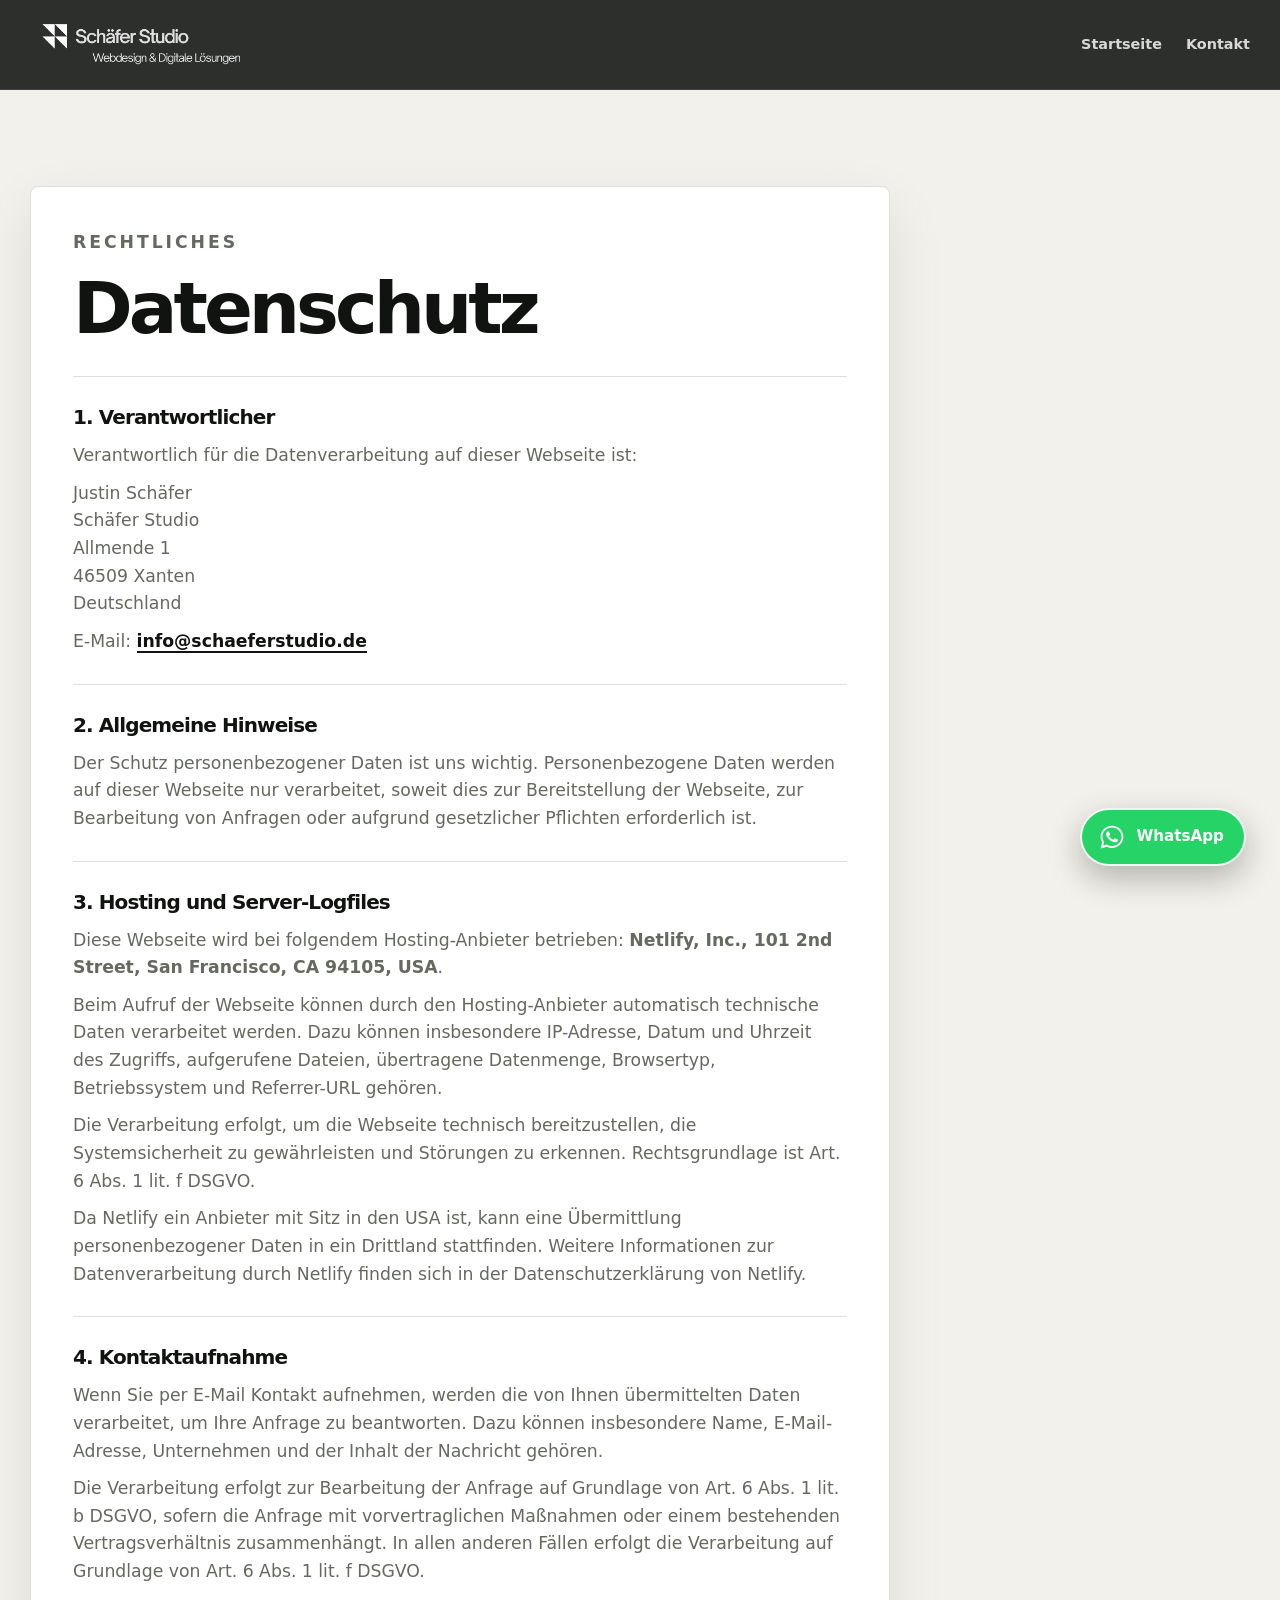
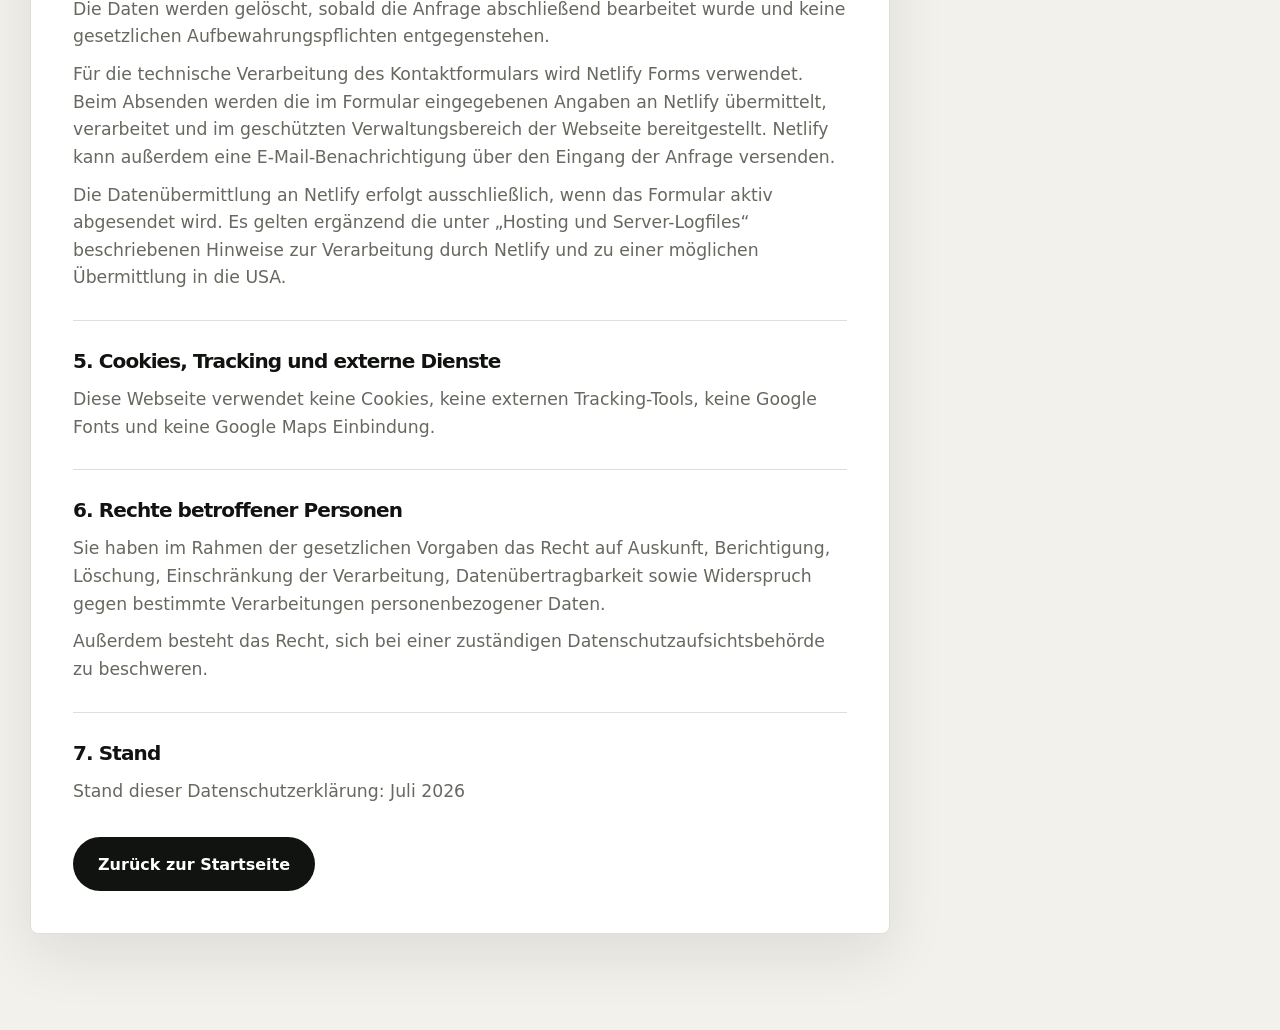
==== commit 6e0e2558: "Whatsapp button" ====
--- a/datenschutz.html
+++ b/datenschutz.html
@@ -117,5 +117,12 @@
       </article>
     </div>
   </main>
+
+  <a class="whatsapp-button" href="https://wa.me/491736861442?text=Hallo%20Sch%C3%A4fer%20Studio%2C%20ich%20interessiere%20mich%20f%C3%BCr%20eine%20Webseite." target="_blank" rel="noopener noreferrer" aria-label="Schäfer Studio über WhatsApp kontaktieren">
+    <svg viewBox="0 0 32 32" aria-hidden="true">
+      <path fill="currentColor" d="M16.01 3C8.84 3 3 8.72 3 15.75c0 2.25.6 4.45 1.74 6.37L3 29l7.05-1.8a13.2 13.2 0 0 0 5.95 1.4h.01C23.18 28.6 29 22.88 29 15.85 29 8.82 23.18 3 16.01 3Zm0 23.45h-.01a11 11 0 0 1-5.58-1.5l-.4-.24-4.18 1.07 1.12-4-.27-.41a10.38 10.38 0 0 1-1.63-5.62c0-5.84 4.91-10.6 10.95-10.6 2.93 0 5.67 1.12 7.73 3.15a10.4 10.4 0 0 1 3.21 7.55c0 5.85-4.91 10.6-10.94 10.6Zm6-7.94c-.33-.16-1.96-.95-2.27-1.06-.3-.1-.52-.16-.74.16-.22.33-.85 1.06-1.04 1.28-.2.22-.39.25-.72.09-.33-.17-1.4-.5-2.66-1.6a9.94 9.94 0 0 1-1.84-2.24c-.19-.32-.02-.5.15-.66.15-.15.33-.38.5-.57.16-.2.22-.33.33-.55.1-.21.05-.4-.03-.57-.08-.16-.74-1.74-1.01-2.39-.27-.64-.54-.55-.74-.56h-.63c-.22 0-.58.08-.88.4-.3.33-1.16 1.12-1.16 2.72 0 1.6 1.19 3.15 1.35 3.37.17.22 2.34 3.5 5.67 4.9.8.34 1.41.54 1.9.69.8.25 1.52.21 2.09.13.64-.1 1.96-.79 2.24-1.55.27-.77.27-1.42.19-1.55-.08-.14-.3-.22-.63-.38Z"/>
+    </svg>
+    <span>WhatsApp</span>
+  </a>
 </body>
 </html>
--- a/style.css
+++ b/style.css
@@ -1778,6 +1778,46 @@
   min-width: 220px;
 }
 
+.whatsapp-button {
+  position: fixed;
+  right: clamp(18px, 3vw, 34px);
+  bottom: clamp(18px, 3vw, 34px);
+  z-index: 90;
+  display: inline-flex;
+  align-items: center;
+  gap: 10px;
+  min-height: 58px;
+  padding: 0 20px 0 16px;
+  color: #fff;
+  background: #25d366;
+  border: 2px solid rgba(255, 255, 255, 0.92);
+  border-radius: 999px;
+  box-shadow: 0 12px 32px rgba(15, 15, 16, 0.28);
+  font-size: 0.95rem;
+  font-weight: 800;
+  line-height: 1;
+  transition: transform 0.2s ease, background 0.2s ease, box-shadow 0.2s ease;
+}
+
+.whatsapp-button svg {
+  width: 28px;
+  height: 28px;
+  flex: 0 0 auto;
+}
+
+.whatsapp-button:hover,
+.whatsapp-button:focus-visible {
+  color: #fff;
+  background: #1fba59;
+  box-shadow: 0 16px 38px rgba(15, 15, 16, 0.34);
+  transform: translateY(-3px);
+}
+
+.whatsapp-button:focus-visible {
+  outline: 3px solid var(--color-black);
+  outline-offset: 3px;
+}
+
 @media (max-width: 1040px) {
   .hero-grid {
     grid-template-columns: 1fr;
@@ -1844,6 +1884,10 @@
 }
 
 @media (prefers-reduced-motion: reduce) {
+  .whatsapp-button {
+    transition: none;
+  }
+
   .trust-track {
     width: 100%;
     animation: none;
@@ -1861,6 +1905,25 @@
 }
 
 @media (max-width: 640px) {
+  .whatsapp-button {
+    width: 58px;
+    height: 58px;
+    min-height: 0;
+    padding: 0;
+    justify-content: center;
+  }
+
+  .whatsapp-button span {
+    position: absolute;
+    width: 1px;
+    height: 1px;
+    padding: 0;
+    overflow: hidden;
+    clip: rect(0, 0, 0, 0);
+    white-space: nowrap;
+    border: 0;
+  }
+
   h1 {
     font-size: clamp(2.85rem, 13vw, 4.2rem);
   }
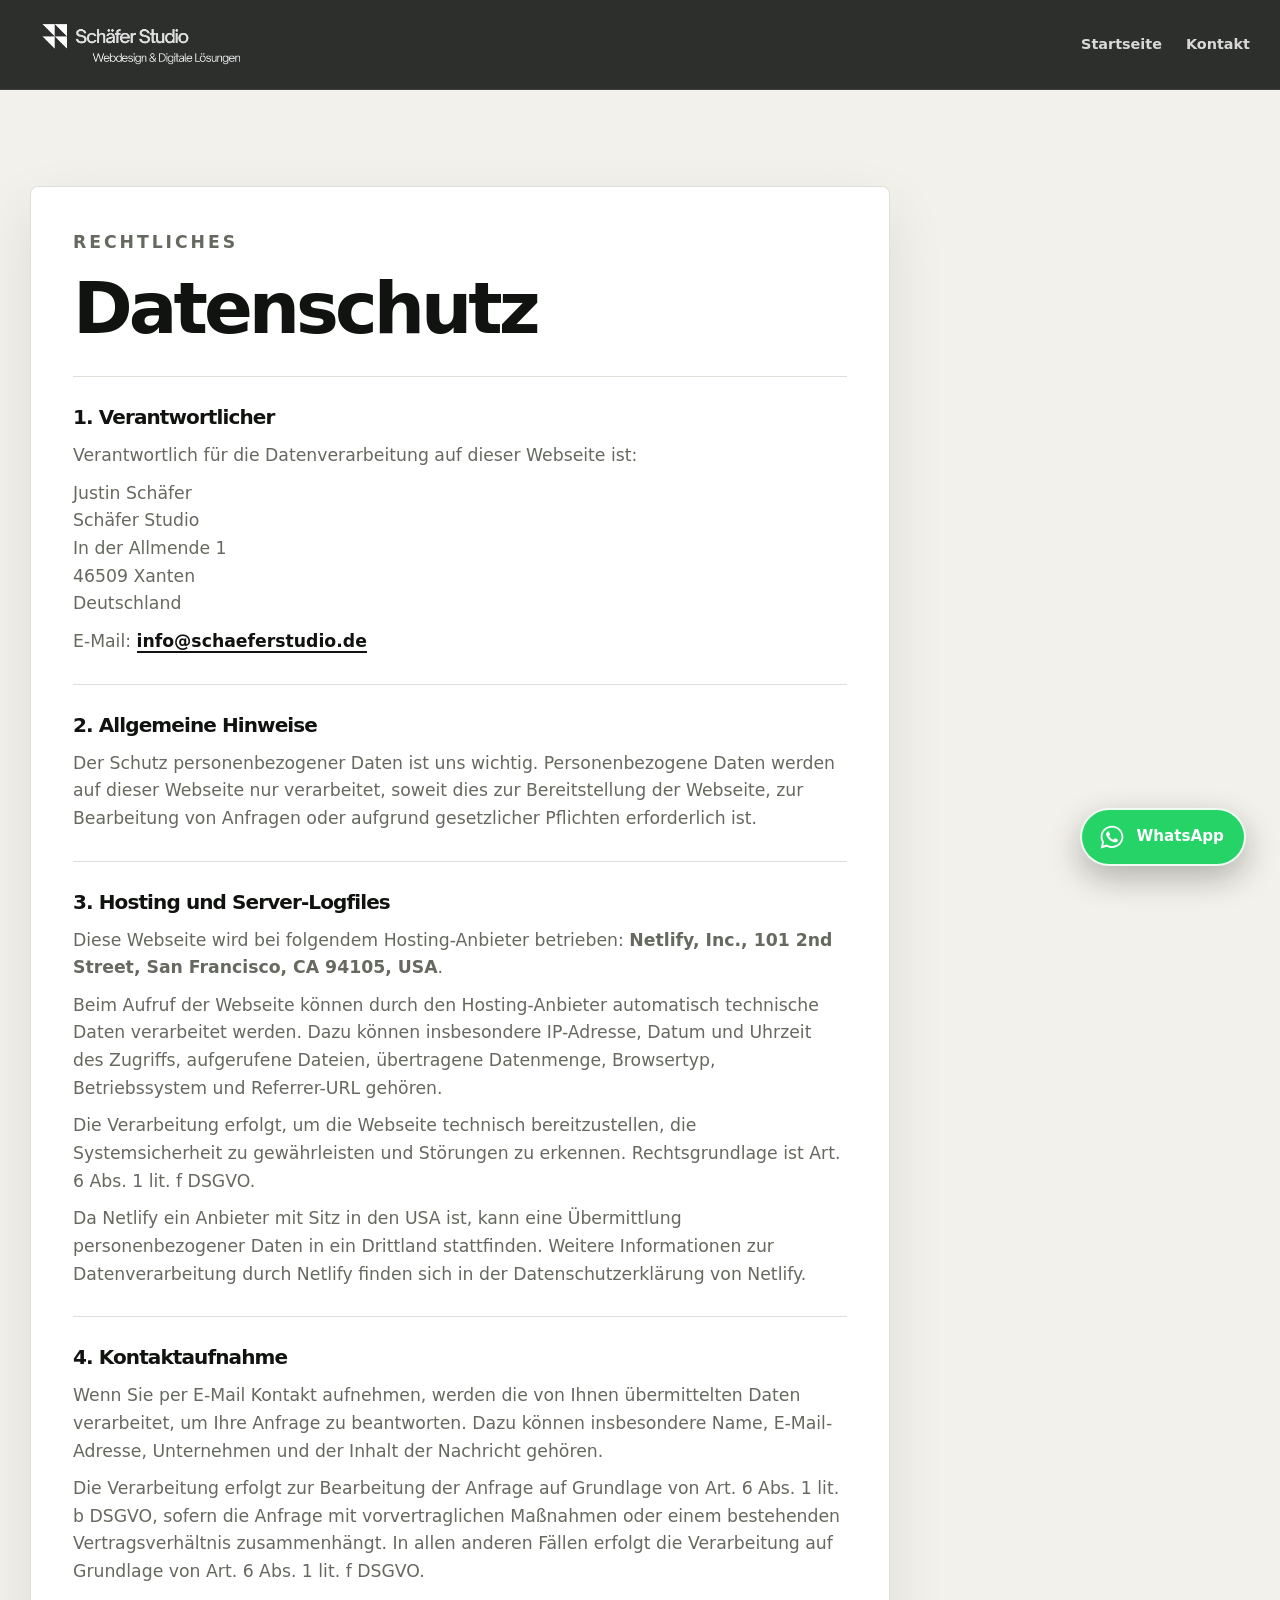
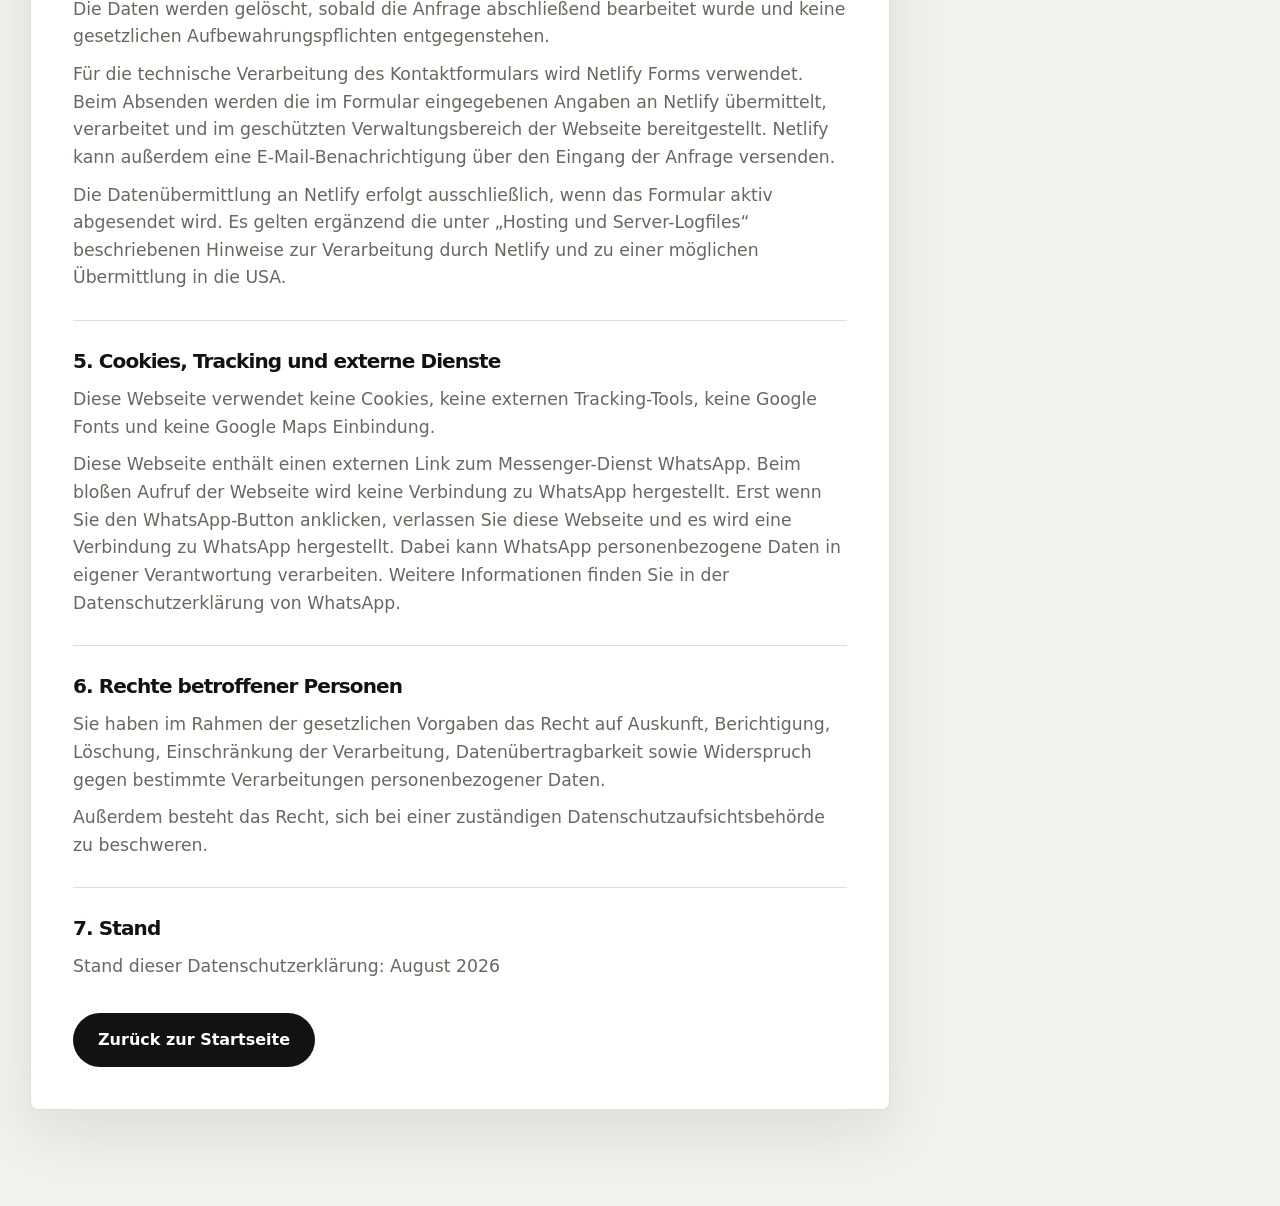
==== commit 36c2ccc0: "new" ====
--- a/datenschutz.html
+++ b/datenschutz.html
@@ -38,7 +38,7 @@
           <p>
             Justin Schäfer<br>
             Schäfer Studio<br>
-            Allmende 1<br>
+            In der Allmende 1<br>
             46509 Xanten<br>
             Deutschland
           </p>
@@ -96,6 +96,9 @@
           <p>
             Diese Webseite verwendet keine Cookies, keine externen Tracking-Tools, keine Google Fonts und keine Google Maps Einbindung.
           </p>
+          <p>
+            Diese Webseite enthält einen externen Link zum Messenger-Dienst WhatsApp. Beim bloßen Aufruf der Webseite wird keine Verbindung zu WhatsApp hergestellt. Erst wenn Sie den WhatsApp-Button anklicken, verlassen Sie diese Webseite und es wird eine Verbindung zu WhatsApp hergestellt. Dabei kann WhatsApp personenbezogene Daten in eigener Verantwortung verarbeiten. Weitere Informationen finden Sie in der Datenschutzerklärung von WhatsApp.
+          </p>
         </section>
 
         <section class="legal-section" aria-labelledby="rechte-title">
@@ -110,7 +113,7 @@
 
         <section class="legal-section" aria-labelledby="stand-title">
           <h2 id="stand-title">7. Stand</h2>
-          <p>Stand dieser Datenschutzerklärung: Juli 2026</p>
+          <p>Stand dieser Datenschutzerklärung: August 2026</p>
         </section>
 
         <a class="button button-dark" href="index.html#start">Zurück zur Startseite</a>
--- a/style.css
+++ b/style.css
@@ -1584,6 +1584,89 @@
   transform: rotate(10deg);
 }
 
+.offer-overview {
+  display: grid;
+  grid-template-columns: minmax(260px, 0.72fr) minmax(0, 1.28fr);
+  gap: 42px;
+  padding: clamp(30px, 5vw, 58px);
+  margin-top: 24px;
+  color: var(--color-white);
+  background: var(--color-black);
+  border-radius: 28px;
+}
+
+.offer-intro {
+  align-self: center;
+}
+
+.offer-intro h3 {
+  max-width: 390px;
+  font-size: clamp(1.8rem, 3vw, 2.8rem);
+  letter-spacing: -0.04em;
+}
+
+.offer-intro > p:not(.eyebrow) {
+  margin: 18px 0 28px;
+  color: rgba(255, 255, 255, 0.67);
+}
+
+.offer-options {
+  display: grid;
+  grid-template-columns: repeat(3, minmax(0, 1fr));
+  gap: 12px;
+}
+
+.offer-options article {
+  padding: 24px;
+  background: rgba(255, 255, 255, 0.06);
+  border: 1px solid rgba(255, 255, 255, 0.1);
+  border-radius: 18px;
+}
+
+.offer-options article > span {
+  display: inline-flex;
+  margin-bottom: 38px;
+  color: var(--color-accent);
+  font-size: 0.76rem;
+  font-weight: 850;
+}
+
+.offer-options h4 {
+  margin: 0;
+  font-size: 1.05rem;
+}
+
+.offer-options p,
+.offer-options li {
+  color: rgba(255, 255, 255, 0.65);
+  font-size: 0.9rem;
+}
+
+.offer-options p {
+  margin: 12px 0 20px;
+}
+
+.offer-options ul {
+  display: grid;
+  gap: 8px;
+  padding: 0;
+  margin: 0;
+  list-style: none;
+}
+
+.offer-options li {
+  position: relative;
+  padding-left: 17px;
+}
+
+.offer-options li::before {
+  position: absolute;
+  top: 0;
+  left: 0;
+  color: var(--color-accent);
+  content: "✓";
+}
+
 .section-muted,
 .local-section {
   background: var(--color-soft);
@@ -1617,6 +1700,74 @@
 
 .section-dark {
   background: #111310;
+}
+
+.faq-section {
+  background: var(--color-soft);
+}
+
+.faq-layout {
+  display: grid;
+  grid-template-columns: minmax(280px, 0.72fr) minmax(0, 1fr);
+  align-items: start;
+  gap: clamp(44px, 7vw, 92px);
+}
+
+.faq-layout .section-heading {
+  margin-bottom: 0;
+}
+
+.faq-list {
+  border-top: 1px solid var(--color-line);
+}
+
+.faq-list details {
+  border-bottom: 1px solid var(--color-line);
+}
+
+.faq-list summary {
+  position: relative;
+  padding: 24px 52px 24px 0;
+  font-size: 1.05rem;
+  font-weight: 800;
+  line-height: 1.35;
+  cursor: pointer;
+  list-style: none;
+}
+
+.faq-list summary::-webkit-details-marker {
+  display: none;
+}
+
+.faq-list summary::after {
+  position: absolute;
+  top: 50%;
+  right: 4px;
+  display: grid;
+  place-items: center;
+  width: 32px;
+  height: 32px;
+  color: var(--color-black);
+  background: var(--color-accent);
+  border-radius: 50%;
+  content: "+";
+  transform: translateY(-50%);
+}
+
+.faq-list details[open] summary::after {
+  content: "–";
+}
+
+.faq-list summary:focus-visible {
+  outline: 3px solid rgba(191, 229, 47, 0.55);
+  outline-offset: 4px;
+}
+
+.faq-list details p {
+  max-width: 720px;
+  padding: 0 52px 24px 0;
+  margin: 0;
+  color: var(--color-muted);
 }
 
 .featured-project {
@@ -1841,6 +1992,10 @@
   .featured-project-media {
     min-height: 430px;
   }
+
+  .offer-overview {
+    grid-template-columns: 1fr;
+  }
 }
 
 @media (max-width: 820px) {
@@ -1880,6 +2035,11 @@
 
   .project-grid-secondary {
     grid-template-columns: repeat(2, minmax(0, 1fr));
+  }
+
+  .offer-options,
+  .faq-layout {
+    grid-template-columns: 1fr;
   }
 }
 
@@ -1982,4 +2142,17 @@
   .project-grid-secondary {
     grid-template-columns: 1fr;
   }
-}
+
+  .offer-overview {
+    padding: 24px;
+    border-radius: 22px;
+  }
+
+  .offer-options {
+    gap: 10px;
+  }
+
+  .offer-options article > span {
+    margin-bottom: 24px;
+  }
+}
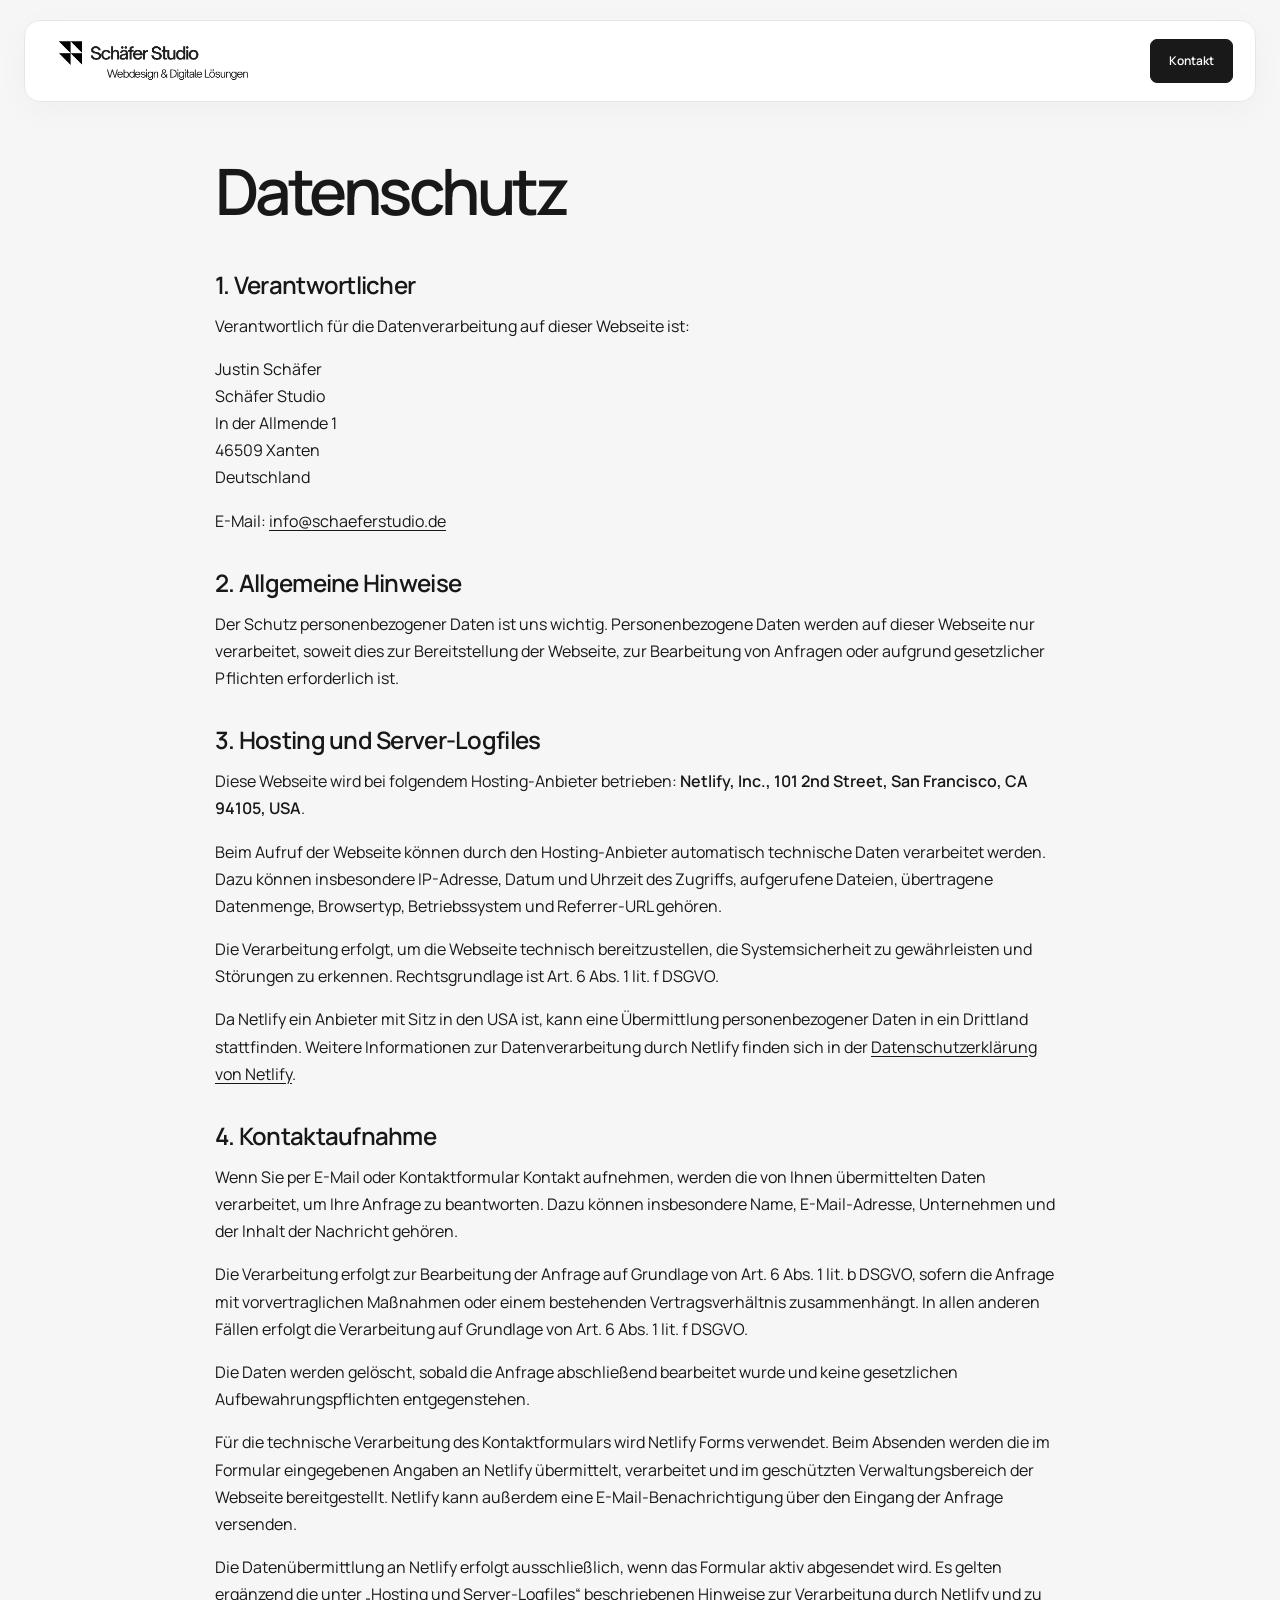
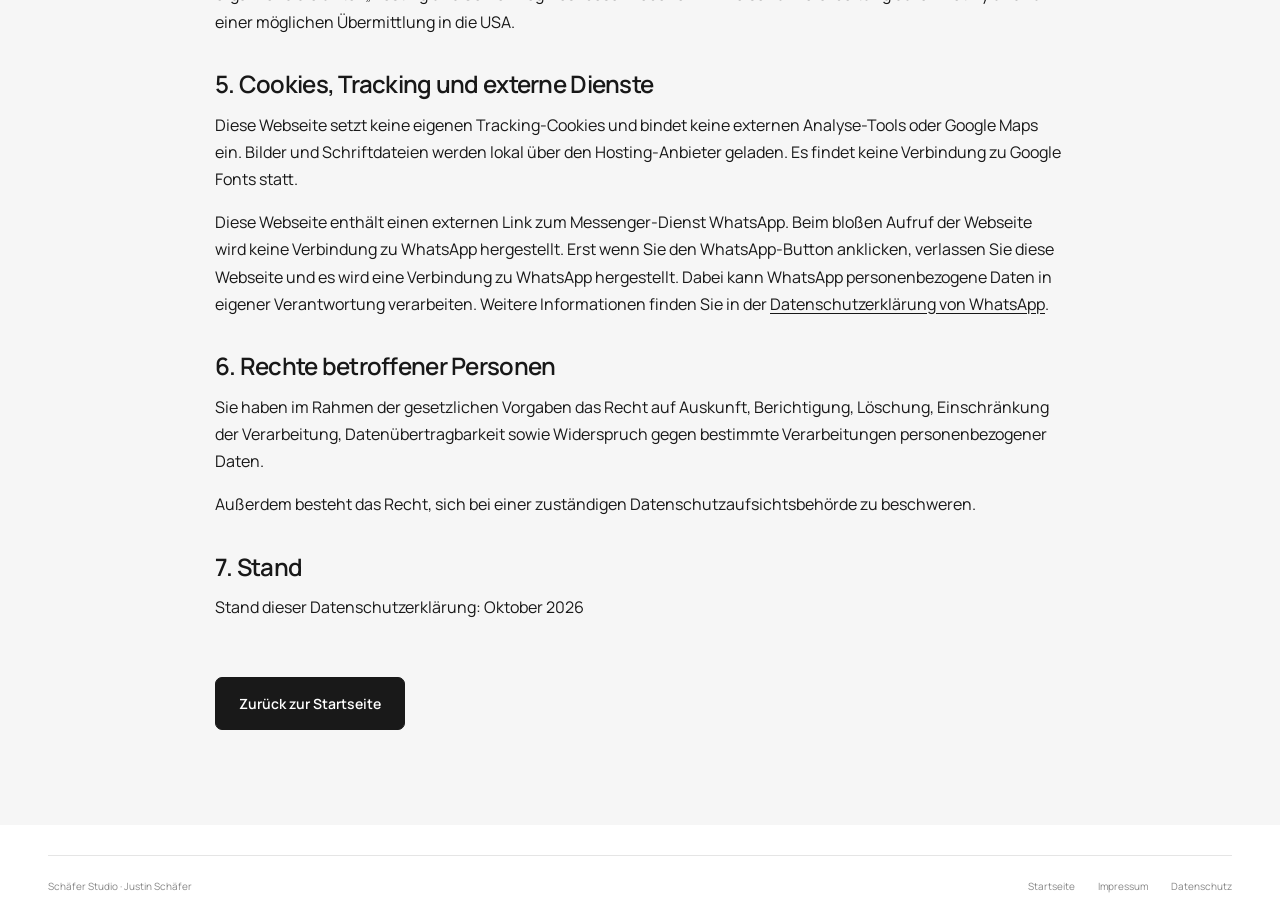
==== commit 2dcacb84: "new" ====
--- a/datenschutz.html
+++ b/datenschutz.html
@@ -1,36 +1,4 @@
-<!DOCTYPE html>
-<html lang="de">
-<head>
-  <meta charset="UTF-8">
-  <meta name="viewport" content="width=device-width, initial-scale=1.0">
-  <meta name="description" content="Datenschutzerklärung von Schäfer Studio mit Informationen zu Kontaktaufnahme, Server-Logfiles und den Rechten betroffener Personen.">
-  <meta name="robots" content="noindex, follow">
-  <meta property="og:title" content="Datenschutz | Schäfer Studio">
-  <meta property="og:description" content="Informationen zum Datenschutz und zur Verarbeitung personenbezogener Daten bei Schäfer Studio.">
-  <title>Datenschutz | Schäfer Studio</title>
-  <link rel="icon" href="assets/favicon-32.png" type="image/png" sizes="32x32">
-  <link rel="stylesheet" href="style.css">
-</head>
-<body>
-  <header class="site-header">
-    <div class="container header-inner">
-      <a class="brand" href="index.html#start" aria-label="Schäfer Studio Startseite">
-        <img src="assets/logo-schaefer-studio-transparent.png" alt="Schäfer Studio Logo" width="857" height="291">
-      </a>
-      <nav class="main-nav legal-nav" aria-label="Navigation">
-        <a href="index.html#start">Startseite</a>
-        <a href="index.html#kontakt">Kontakt</a>
-      </nav>
-    </div>
-  </header>
-
-  <main class="legal-main">
-    <div class="container">
-      <article class="legal-box">
-        <p class="eyebrow dark">Rechtliches</p>
-        <h1>Datenschutz</h1>
-
-        <section class="legal-section" aria-labelledby="verantwortlicher-title">
+<!doctype html><html lang="de"><head><meta charset="utf-8"><meta name="viewport" content="width=device-width,initial-scale=1"><title>Datenschutz | Schäfer Studio</title><meta name="robots" content="noindex, follow"><link rel="canonical" href="https://schaeferstudio.de/datenschutz"><link rel="stylesheet" href="/style.css"></head><body><header class="header legal-header"><a class="logo" href="/#start"><img src="/assets/logo.png" width="857" height="291" alt="Schäfer Studio"></a><div class="header-actions"><a class="btn small" href="/#kontakt">Kontakt</a></div></header><main class="container legal"><h1>Datenschutz</h1><section class="legal-section" aria-labelledby="verantwortlicher-title">
           <h2 id="verantwortlicher-title">1. Verantwortlicher</h2>
           <p>
             Verantwortlich für die Datenverarbeitung auf dieser Webseite ist:
@@ -46,16 +14,12 @@
             E-Mail:
             <a href="mailto:info@schaeferstudio.de">info@schaeferstudio.de</a>
           </p>
-        </section>
-
-        <section class="legal-section" aria-labelledby="allgemein-title">
+        </section><section class="legal-section" aria-labelledby="allgemein-title">
           <h2 id="allgemein-title">2. Allgemeine Hinweise</h2>
           <p>
             Der Schutz personenbezogener Daten ist uns wichtig. Personenbezogene Daten werden auf dieser Webseite nur verarbeitet, soweit dies zur Bereitstellung der Webseite, zur Bearbeitung von Anfragen oder aufgrund gesetzlicher Pflichten erforderlich ist.
           </p>
-        </section>
-
-        <section class="legal-section" aria-labelledby="hosting-title">
+        </section><section class="legal-section" aria-labelledby="hosting-title">
           <h2 id="hosting-title">3. Hosting und Server-Logfiles</h2>
           <p>
             Diese Webseite wird bei folgendem Hosting-Anbieter betrieben:
@@ -68,14 +32,12 @@
             Die Verarbeitung erfolgt, um die Webseite technisch bereitzustellen, die Systemsicherheit zu gewährleisten und Störungen zu erkennen. Rechtsgrundlage ist Art. 6 Abs. 1 lit. f DSGVO.
           </p>
           <p>
-            Da Netlify ein Anbieter mit Sitz in den USA ist, kann eine Übermittlung personenbezogener Daten in ein Drittland stattfinden. Weitere Informationen zur Datenverarbeitung durch Netlify finden sich in der Datenschutzerklärung von Netlify.
+            Da Netlify ein Anbieter mit Sitz in den USA ist, kann eine Übermittlung personenbezogener Daten in ein Drittland stattfinden. Weitere Informationen zur Datenverarbeitung durch Netlify finden sich in der <a href="https://www.netlify.com/privacy/" target="_blank" rel="noopener">Datenschutzerklärung von Netlify</a>.
           </p>
-        </section>
-
-        <section class="legal-section" aria-labelledby="kontaktaufnahme-title">
+        </section><section class="legal-section" aria-labelledby="kontaktaufnahme-title">
           <h2 id="kontaktaufnahme-title">4. Kontaktaufnahme</h2>
           <p>
-            Wenn Sie per E-Mail Kontakt aufnehmen, werden die von Ihnen übermittelten Daten verarbeitet, um Ihre Anfrage zu beantworten. Dazu können insbesondere Name, E-Mail-Adresse, Unternehmen und der Inhalt der Nachricht gehören.
+            Wenn Sie per E-Mail oder Kontaktformular Kontakt aufnehmen, werden die von Ihnen übermittelten Daten verarbeitet, um Ihre Anfrage zu beantworten. Dazu können insbesondere Name, E-Mail-Adresse, Unternehmen und der Inhalt der Nachricht gehören.
           </p>
           <p>
             Die Verarbeitung erfolgt zur Bearbeitung der Anfrage auf Grundlage von Art. 6 Abs. 1 lit. b DSGVO, sofern die Anfrage mit vorvertraglichen Maßnahmen oder einem bestehenden Vertragsverhältnis zusammenhängt. In allen anderen Fällen erfolgt die Verarbeitung auf Grundlage von Art. 6 Abs. 1 lit. f DSGVO.
@@ -89,19 +51,15 @@
           <p>
             Die Datenübermittlung an Netlify erfolgt ausschließlich, wenn das Formular aktiv abgesendet wird. Es gelten ergänzend die unter „Hosting und Server-Logfiles“ beschriebenen Hinweise zur Verarbeitung durch Netlify und zu einer möglichen Übermittlung in die USA.
           </p>
-        </section>
-
-        <section class="legal-section" aria-labelledby="cookies-title">
+        </section><section class="legal-section" aria-labelledby="cookies-title">
           <h2 id="cookies-title">5. Cookies, Tracking und externe Dienste</h2>
           <p>
-            Diese Webseite verwendet keine Cookies, keine externen Tracking-Tools, keine Google Fonts und keine Google Maps Einbindung.
+            Diese Webseite setzt keine eigenen Tracking-Cookies und bindet keine externen Analyse-Tools oder Google Maps ein. Bilder und Schriftdateien werden lokal über den Hosting-Anbieter geladen. Es findet keine Verbindung zu Google Fonts statt.
           </p>
           <p>
-            Diese Webseite enthält einen externen Link zum Messenger-Dienst WhatsApp. Beim bloßen Aufruf der Webseite wird keine Verbindung zu WhatsApp hergestellt. Erst wenn Sie den WhatsApp-Button anklicken, verlassen Sie diese Webseite und es wird eine Verbindung zu WhatsApp hergestellt. Dabei kann WhatsApp personenbezogene Daten in eigener Verantwortung verarbeiten. Weitere Informationen finden Sie in der Datenschutzerklärung von WhatsApp.
+            Diese Webseite enthält einen externen Link zum Messenger-Dienst WhatsApp. Beim bloßen Aufruf der Webseite wird keine Verbindung zu WhatsApp hergestellt. Erst wenn Sie den WhatsApp-Button anklicken, verlassen Sie diese Webseite und es wird eine Verbindung zu WhatsApp hergestellt. Dabei kann WhatsApp personenbezogene Daten in eigener Verantwortung verarbeiten. Weitere Informationen finden Sie in der <a href="https://www.whatsapp.com/legal/privacy-policy-eea" target="_blank" rel="noopener">Datenschutzerklärung von WhatsApp</a>.
           </p>
-        </section>
-
-        <section class="legal-section" aria-labelledby="rechte-title">
+        </section><section class="legal-section" aria-labelledby="rechte-title">
           <h2 id="rechte-title">6. Rechte betroffener Personen</h2>
           <p>
             Sie haben im Rahmen der gesetzlichen Vorgaben das Recht auf Auskunft, Berichtigung, Löschung, Einschränkung der Verarbeitung, Datenübertragbarkeit sowie Widerspruch gegen bestimmte Verarbeitungen personenbezogener Daten.
@@ -109,23 +67,7 @@
           <p>
             Außerdem besteht das Recht, sich bei einer zuständigen Datenschutzaufsichtsbehörde zu beschweren.
           </p>
-        </section>
-
-        <section class="legal-section" aria-labelledby="stand-title">
+        </section><section class="legal-section" aria-labelledby="stand-title">
           <h2 id="stand-title">7. Stand</h2>
-          <p>Stand dieser Datenschutzerklärung: August 2026</p>
-        </section>
-
-        <a class="button button-dark" href="index.html#start">Zurück zur Startseite</a>
-      </article>
-    </div>
-  </main>
-
-  <a class="whatsapp-button" href="https://wa.me/491736861442?text=Hallo%20Sch%C3%A4fer%20Studio%2C%20ich%20interessiere%20mich%20f%C3%BCr%20eine%20Webseite." target="_blank" rel="noopener noreferrer" aria-label="Schäfer Studio über WhatsApp kontaktieren">
-    <svg viewBox="0 0 32 32" aria-hidden="true">
-      <path fill="currentColor" d="M16.01 3C8.84 3 3 8.72 3 15.75c0 2.25.6 4.45 1.74 6.37L3 29l7.05-1.8a13.2 13.2 0 0 0 5.95 1.4h.01C23.18 28.6 29 22.88 29 15.85 29 8.82 23.18 3 16.01 3Zm0 23.45h-.01a11 11 0 0 1-5.58-1.5l-.4-.24-4.18 1.07 1.12-4-.27-.41a10.38 10.38 0 0 1-1.63-5.62c0-5.84 4.91-10.6 10.95-10.6 2.93 0 5.67 1.12 7.73 3.15a10.4 10.4 0 0 1 3.21 7.55c0 5.85-4.91 10.6-10.94 10.6Zm6-7.94c-.33-.16-1.96-.95-2.27-1.06-.3-.1-.52-.16-.74.16-.22.33-.85 1.06-1.04 1.28-.2.22-.39.25-.72.09-.33-.17-1.4-.5-2.66-1.6a9.94 9.94 0 0 1-1.84-2.24c-.19-.32-.02-.5.15-.66.15-.15.33-.38.5-.57.16-.2.22-.33.33-.55.1-.21.05-.4-.03-.57-.08-.16-.74-1.74-1.01-2.39-.27-.64-.54-.55-.74-.56h-.63c-.22 0-.58.08-.88.4-.3.33-1.16 1.12-1.16 2.72 0 1.6 1.19 3.15 1.35 3.37.17.22 2.34 3.5 5.67 4.9.8.34 1.41.54 1.9.69.8.25 1.52.21 2.09.13.64-.1 1.96-.79 2.24-1.55.27-.77.27-1.42.19-1.55-.08-.14-.3-.22-.63-.38Z"/>
-    </svg>
-    <span>WhatsApp</span>
-  </a>
-</body>
-</html>
+          <p>Stand dieser Datenschutzerklärung: Oktober 2026</p>
+        </section><a class="btn" href="/">Zurück zur Startseite</a></main><footer class="legal-footer"><div class="container footer-bottom"><span>Schäfer Studio · Justin Schäfer</span><div><a href="/">Startseite</a><a href="/impressum">Impressum</a><a href="/datenschutz">Datenschutz</a></div></div></footer></body></html>
--- a/style.css
+++ b/style.css
@@ -1,2158 +1,13 @@
-:root {
-  /* Zentrale Designwerte fuer Farben, Abstaende und Schatten */
-  --color-black: #0f0f10;
-  --color-anthracite: #1b1c1e;
-  --color-text: #24262a;
-  --color-muted: #666b73;
-  --color-line: #e5e7eb;
-  --color-soft: #f5f5f4;
-  --color-white: #ffffff;
-  --shadow-soft: 0 18px 45px rgba(15, 15, 16, 0.08);
-  --shadow-dark: 0 24px 70px rgba(0, 0, 0, 0.26);
-  --radius: 8px;
-  --container: 1180px;
-  --header-height: 82px;
-}
+@font-face{font-family:Manrope;src:url('assets/manrope-regular.ttf') format('truetype');font-weight:400;font-display:swap}@font-face{font-family:Manrope;src:url('assets/manrope-semibold.ttf') format('truetype');font-weight:600 800;font-display:swap}:root{--ink:#181818;--gray:#707070;--paper:#f6f6f6;--line:#dcdcdc}*{box-sizing:border-box}html{scroll-behavior:smooth;scroll-padding-top:124px}body{margin:0;background:var(--paper);font:400 16px/1.7 Manrope,Arial,sans-serif;color:var(--ink)}a{color:inherit;text-decoration:none}button,input,textarea{font:inherit}button,a{-webkit-tap-highlight-color:transparent}button{cursor:pointer}button:focus-visible,a:focus-visible,summary:focus-visible{outline:2px solid #888;outline-offset:5px}h1,h2,h3,p{margin-top:0}h1,h2,h3{font-weight:600;line-height:1.12;letter-spacing:-.055em}h2{font-size:clamp(36px,4vw,56px);margin-bottom:0}h2 span{color:#858585}h3{font-size:28px}.container{width:min(1280px,calc(100% - 96px));margin:auto}.kicker{font-size:12px;letter-spacing:.1em;font-weight:600;line-height:1.5;margin-bottom:28px}.skip{position:fixed;top:-80px;left:20px;background:#fff;padding:15px;z-index:100}.skip:focus{top:10px}.header{position:fixed;z-index:20;top:20px;left:50%;transform:translateX(-50%);width:min(1330px,calc(100% - 48px));height:82px;padding:8px 22px;background:rgba(255,255,255,.95);border:1px solid #e7e7e7;border-radius:16px;box-shadow:0 8px 35px #00000008;display:flex;align-items:center;justify-content:space-between;gap:25px;backdrop-filter:blur(15px)}.logo{width:216px;display:block;flex-shrink:0;line-height:0}.logo img{width:100%;height:auto;filter:invert(1)}.desktop-nav{display:flex;align-items:center;gap:30px;font-size:14px}.desktop-nav>a:hover{color:#888}.header-actions{display:flex;align-items:center;gap:20px}.btn{display:inline-flex;align-items:center;justify-content:center;padding:15px 23px;background:#191919;color:#fff;border:1px solid #191919;border-radius:7px;font-size:14px;font-weight:600;min-height:52px;transition:background .2s,transform .2s;line-height:1.5}.btn:hover{background:#414141;transform:translateY(-2px)}.btn.small{padding:11px 18px;min-height:44px;font-size:12px}.btn.white{background:#fff;color:#181818;border-color:#fff}.btn.white:hover{background:#e2e2e2}.link{font-size:14px;text-decoration:underline;text-underline-offset:6px}.menu-toggle{display:flex;gap:10px;align-items:center;background:transparent;border:0;padding:12px 0;color:#181818;font-size:12px}.menu-lines{display:block;width:22px;height:9px;border-top:1px solid;border-bottom:1px solid;transition:height .2s}.menu-toggle:hover .menu-lines{height:13px}.menu-label{display:none}.nav-dropdown{position:relative}.nav-dropdown summary{cursor:pointer;list-style:none;display:flex;align-items:center;gap:10px}.nav-dropdown summary::-webkit-details-marker{display:none}.chevron{border-right:1px solid;border-bottom:1px solid;width:5px;height:5px;transform:rotate(45deg);transition:transform .2s}.nav-dropdown[open] .chevron{transform:rotate(225deg)}.dropdown{position:absolute;top:45px;left:-25px;background:#fff;border:1px solid #ddd;padding:10px;border-radius:12px;width:340px;box-shadow:0 15px 40px #00000012}.dropdown a{display:block;padding:16px;border-radius:6px}.dropdown a:hover{background:#f4f4f4}.dropdown strong{display:block;font-size:14px;font-weight:600}.dropdown span{display:block;font-size:12px;color:#777;margin-top:4px}.hero{padding-top:170px}.hero-main{padding:25px 0 48px}.hero h1{font-size:clamp(52px,6.5vw,88px);margin-bottom:32px;letter-spacing:-.065em;line-height:1.11}.hero h1 em{font-family:Georgia,'Times New Roman',serif;font-weight:400;letter-spacing:-.055em}.hero-under{display:flex;justify-content:space-between;align-items:flex-end;gap:45px}.hero-under>p{max-width:535px;font-size:18px;color:#707070;margin:0}.hero-cta{display:flex;align-items:center;gap:23px;flex-shrink:0;padding-bottom:5px}.hero-image{height:390px;border-radius:13px;overflow:hidden;position:relative;background:#ccc}.hero-image img{width:100%;height:100%;object-fit:cover;object-position:50% 53%;display:block}.hero-image:after{content:'';position:absolute;inset:0;background:linear-gradient(transparent 40%,#0008)}.image-caption{position:absolute;bottom:24px;left:28px;right:28px;display:flex;justify-content:space-between;color:white;font-size:12px;z-index:1}.hero-foot{display:flex;justify-content:space-between;font-size:12px;color:#777;padding:22px 0;border-bottom:1px solid var(--line)}.intro{padding:100px 0 105px}.intro h2{font-size:clamp(35px,3.8vw,52px);max-width:1040px}.intro-bottom{display:grid;grid-template-columns:1fr 1fr;gap:100px;margin-top:35px;max-width:1000px}.intro-bottom p{color:#777;font-size:16px;margin:0}.intro-points{display:flex;flex-direction:column;gap:11px;font-size:14px}.intro-points span:before{content:'✓';margin-right:12px;color:#777}.services{padding-bottom:100px}.section-head{margin-bottom:45px}.section-head>div{display:flex;justify-content:space-between;align-items:flex-end;gap:50px}.section-head>div>p{color:#777;margin:0;max-width:350px}.service-grid{display:grid;grid-template-columns:1.1fr 1fr;gap:20px}.service-card{padding:34px;border:1px solid var(--line);border-radius:12px;background:#fff}.service-main{background:#191919;color:#fff;padding:40px;display:flex;flex-direction:column}.card-top{display:flex;justify-content:space-between;gap:20px;align-items:center;margin-bottom:60px}.card-number{font-size:12px;color:#888;display:block}.tag{font-size:10px;letter-spacing:.05em;color:#aaa;border:1px solid #555;padding:5px 10px;border-radius:30px}.service-main h3{font-size:45px;margin-bottom:25px}.service-main p{color:#aaa;max-width:470px}.service-main ul{padding:0;list-style:none;margin:5px 0 28px;color:#ccc;font-size:13px}.service-main li{padding:8px 0;border-top:1px solid #3b3b3b}.service-main .btn{align-self:flex-start;margin-top:auto}.service-side{display:flex;flex-direction:column;gap:20px}.service-side .service-card{flex:1}.service-side h3{font-size:27px;margin:24px 0 17px}.service-side p{color:#777;max-width:410px;margin-bottom:22px}.service-label{font-size:10px;letter-spacing:.08em;color:#888}.extra-row{display:grid;grid-template-columns:1fr 1.5fr auto;align-items:center;gap:45px;border-top:1px solid var(--line);margin-top:35px;padding-top:27px}.extra-row>span{font-size:20px;font-weight:600;letter-spacing:-.035em}.extra-row>p{font-size:14px;color:#777;margin:0}.planner-section{padding:90px 0;background:#eaeaea}.planner{display:grid;grid-template-columns:1.1fr 1fr;gap:16px;background:#f8f8f8;padding:16px;border:1px solid #d7d7d7;border-radius:16px}.planner-input{padding:26px}.planner fieldset{border:0;padding:0;margin:0 0 27px;min-width:0}.planner legend{font-size:17px;font-weight:600;margin-bottom:15px;letter-spacing:-.02em}.planner legend>span{font-size:12px;color:#999;margin-right:13px}.choices{display:flex;gap:8px;flex-wrap:wrap}.choices label{position:relative}.choices input{position:absolute;opacity:0;width:1px;height:1px}.choices label>span{display:block;padding:11px 15px;border:1px solid #d8d8d8;background:#fff;border-radius:6px;cursor:pointer;font-size:13px;transition:all .2s}.choices input:checked+span{background:#1b1b1b;border-color:#1b1b1b;color:white}.choices input:focus-visible+span{outline:2px solid #777;outline-offset:3px}.planner-reset{background:none;border:0;border-bottom:1px solid #aaa;padding:0;color:#777;font-size:12px}.plan-output{background:#1c1c1c;color:#fff;border-radius:10px;padding:35px;display:flex;flex-direction:column}.plan-output>.kicker{color:#999;font-size:10px;margin-bottom:30px}.plan-type{font-size:10px;letter-spacing:.09em;color:#aaa}.plan-output h3{font-size:36px;margin:11px 0 18px;line-height:1.12}.plan-output p{color:#aaa;font-size:14px;max-width:420px}.plan-output ul{list-style:none;padding:0;margin:20px 0 25px;font-size:13px;color:#ddd}.plan-output li{padding:10px 0;border-top:1px solid #444}.plan-output .btn{margin-top:auto}.plan-output small{font-size:11px;color:#999;line-height:1.6;margin-top:14px}.studio{padding:110px 0;display:grid;grid-template-columns:1fr 1fr;gap:95px}.studio-name{font-size:21px;font-weight:600;margin:32px 0;letter-spacing:-.02em}.studio-name small{font-size:12px;font-weight:400;display:block;color:#777;margin-top:5px;letter-spacing:0}.location-card{border-top:1px solid var(--line);padding-top:23px;display:flex;justify-content:space-between;gap:20px;font-size:13px;color:#777}.location-card>span{color:#222;font-weight:600}.location-card p{margin:0;font-size:12px}.studio-copy .lead{font-size:23px;line-height:1.55;letter-spacing:-.02em;color:#222}.studio-copy>p{color:#777}.studio-facts{margin-top:30px}.studio-facts>div{display:flex;justify-content:space-between;gap:25px;padding:16px 0;border-top:1px solid var(--line);font-size:13px}.studio-facts b{font-weight:600}.studio-facts span{color:#777}.process{padding:0 0 100px}.process-grid{list-style:none;display:grid;grid-template-columns:repeat(3,1fr);gap:20px;padding:0;margin:0}.process-grid li{padding:28px 25px;border:1px solid var(--line);border-radius:10px;background:#fff}.process-grid li>span{font-size:10px;letter-spacing:.08em;color:#777}.process-grid h3{font-size:26px;margin:31px 0 20px}.process-grid p{font-size:14px;color:#777;margin:0}.faq{border-top:1px solid var(--line);padding:70px 0 100px;display:grid;grid-template-columns:1fr 1.3fr;gap:90px}.faq details{border-bottom:1px solid var(--line)}.faq details:first-child{border-top:1px solid var(--line)}.faq summary{cursor:pointer;position:relative;list-style:none;padding:22px 35px 22px 0;font-size:16px;letter-spacing:-.02em}.faq summary::-webkit-details-marker{display:none}.faq summary:after{content:'+';position:absolute;right:0;top:19px;font-size:23px;color:#777}.faq details[open] summary:after{content:'−'}.faq details p{color:#777;font-size:14px;padding-right:30px;margin-bottom:24px}.contact{background:#1a1a1a;color:white;padding:95px 0}.contact-grid{display:grid;grid-template-columns:1fr 1fr;gap:95px}.contact h2{font-size:85px;margin-bottom:28px;line-height:1.02}.contact h2 em{font-family:Georgia,serif;font-weight:400}.contact-grid>div>p:not(.kicker){color:#aaa;max-width:410px}.contact-mail{display:inline-block;font-size:23px;letter-spacing:-.035em;margin:18px 0 13px;overflow-wrap:anywhere}.contact-links{display:flex;gap:27px;font-size:14px;color:#aaa}.contact-links a:hover{text-decoration:underline}.form-heading{margin-bottom:28px;display:flex;justify-content:space-between;align-items:center;gap:15px}.form-heading h3{font-size:23px;margin:0}.form-heading>span{font-size:11px;color:#999}.form-row{display:grid;grid-template-columns:1fr 1fr;gap:20px}#inquiry label{display:block;font-size:12px;color:#aaa;margin:18px 0 9px}#inquiry input,#inquiry textarea{width:100%;background:#242424;border:1px solid #444;border-radius:5px;padding:12px;color:white;font-size:14px;outline:none}#inquiry input:focus,#inquiry textarea:focus{border-color:#aaa}#inquiry input::placeholder,#inquiry textarea::placeholder{color:#808080;opacity:1}#inquiry textarea{resize:vertical;min-height:130px}#inquiry .btn{width:100%;margin-top:22px}.form-note{color:#999;font-size:11px;line-height:1.6;margin-top:15px}.form-note a{text-decoration:underline}#form-status{font-size:13px;color:#bbb}footer{background:#fff;padding:30px 0 22px}.footer-top{display:flex;justify-content:space-between;align-items:center;gap:30px;padding-bottom:24px}.footer-top>p{font-size:12px;color:#777;margin:0}.back-top{font-size:12px;text-decoration:underline;text-underline-offset:4px}.footer-bottom{border-top:1px solid #e5e5e5;padding-top:22px;display:flex;justify-content:space-between;gap:30px;font-size:10px;color:#888}.footer-bottom>div{display:flex;gap:23px}.menu-dialog{width:100%;max-width:none;height:100dvh;max-height:100dvh;margin:0;border:0;padding:32px 48px;background:#181818;color:#fff;overflow:auto}.menu-dialog::backdrop{background:#181818}.menu-dialog[open]{animation:menu-in .35s ease both}.menu-head{display:flex;justify-content:space-between;align-items:center;border-bottom:1px solid #414141;padding-bottom:25px}.menu-head .logo img{filter:none}.close-menu{display:flex;align-items:center;gap:20px;background:none;border:0;color:white;font-size:12px;padding:10px}.close-menu span{font-size:32px;font-weight:400;line-height:1}.menu-content{width:min(1200px,100%);margin:65px auto 40px;display:grid;grid-template-columns:1.7fr 1fr;gap:90px}.menu-content .kicker{color:#777;font-size:11px}.menu-content nav>a{display:flex;align-items:center;gap:25px;padding:15px 0;font-size:clamp(36px,5vw,65px);letter-spacing:-.055em;line-height:1.25;border-bottom:1px solid #3a3a3a;transition:color .2s,padding-left .2s}.menu-content nav>a:hover{color:#999;padding-left:15px}.menu-content nav small{font-size:11px;letter-spacing:0;color:#777}.menu-content aside{padding-top:70px;font-size:22px;letter-spacing:-.025em}.menu-content aside>a{display:block;font-size:16px;letter-spacing:-.01em;margin:10px 0;color:#bbb;overflow-wrap:anywhere}.menu-content aside>span{display:block;font-size:12px;letter-spacing:0;color:#777;margin-top:40px}.reveal{transition:opacity .6s,transform .6s}.motion .reveal.pending{opacity:0;transform:translateY(20px)}@keyframes menu-in{from{opacity:0;transform:translateY(-15px)}to{opacity:1;transform:none}}
+@media(max-width:1050px){.desktop-nav{gap:20px}.header{padding:8px 18px;gap:15px}.logo{width:195px}.hero h1{font-size:70px}.hero-under{align-items:flex-start}.hero-cta{flex-direction:column;align-items:flex-start;gap:15px}.service-main{padding:32px}.studio,.contact-grid{gap:50px}.planner-input{padding:20px}.plan-output{padding:28px}.card-top{margin-bottom:42px}.hero-image{height:340px}.contact-mail{font-size:21px}}
+@media(max-width:800px){.desktop-nav{display:none}.container{width:calc(100% - 48px)}.header{width:calc(100% - 32px);top:16px;height:78px}.hero{padding-top:137px}.hero h1{font-size:clamp(43px,7.8vw,65px)}.hero-under>p{font-size:16px}.hero-image{height:300px}.section-head>div{align-items:flex-start;gap:30px}.section-head>div>p{font-size:14px;max-width:230px}.service-card{padding:26px}.service-main h3{font-size:35px}.tag{display:none}.intro-bottom{gap:45px}.planner{grid-template-columns:1fr 1fr}.choices label{width:100%}.choices label>span{font-size:12px}.plan-output h3{font-size:30px}.plan-output p{font-size:13px}.studio{gap:35px}.location-card{display:block}.location-card p{margin-top:12px}.studio-copy .lead{font-size:20px}.studio-facts>div{flex-direction:column;gap:5px}.process-grid{gap:12px}.process-grid li{padding:22px 18px}.process-grid h3{font-size:23px}.faq{gap:45px}.contact-grid{gap:35px}.contact h2{font-size:65px}.contact-mail{font-size:18px}.form-row{grid-template-columns:1fr;gap:0}.footer-top>p{display:none}.menu-content{gap:50px}}
+@media(max-width:580px){html{scroll-padding-top:115px}.container{width:calc(100% - 40px)}.header{height:72px;border-radius:12px;padding:8px 13px}.header .logo{width:166px}.header .btn.small{font-size:10px;padding:10px 12px;min-height:38px}.header-actions{gap:13px}.menu-toggle{padding:12px 0}.menu-lines{width:20px}.hero{padding-top:125px}.hero-main{padding:15px 0 30px}.hero .kicker{font-size:9px;letter-spacing:.065em;margin-bottom:22px}.hero h1{font-size:clamp(34px,9.1vw,53px);letter-spacing:-.06em;line-height:1.16;margin-bottom:23px}.hero-under{flex-direction:column;gap:24px}.hero-under>p{font-size:15px;line-height:1.7}.hero-cta{flex-direction:row;align-items:center;gap:17px;padding:0}.btn{font-size:12px;padding:13px 18px;min-height:48px}.link{font-size:12px}.hero-image{height:240px;border-radius:9px}.hero-image img{object-position:43% 50%}.image-caption{left:17px;right:17px;bottom:16px;font-size:9px}.hero-foot{font-size:10px;gap:10px;padding:17px 0;line-height:1.6}.hero-foot>span:first-child{max-width:190px}.hero-foot>span:last-child{max-width:110px;text-align:right}.intro{padding:60px 0 65px}.kicker{font-size:10px;margin-bottom:22px;letter-spacing:.08em}h2{font-size:35px;line-height:1.16}.intro h2{font-size:31px}.intro h2 br{display:none}.intro-bottom{grid-template-columns:1fr;gap:24px;margin-top:25px}.intro-bottom p{font-size:15px}.intro-points{font-size:13px;gap:9px}.services{padding-bottom:60px}.section-head{margin-bottom:28px}.section-head>div{flex-direction:column;gap:20px}.section-head>div>p{max-width:none;font-size:14px}.service-grid{grid-template-columns:1fr;gap:14px}.service-card,.service-main{padding:26px;border-radius:9px}.card-top{margin-bottom:32px}.tag{display:block;font-size:8px}.service-main h3{font-size:37px;margin-bottom:20px}.service-main p,.service-side p{font-size:14px}.service-main ul{font-size:12px}.service-side{gap:14px}.service-side h3{font-size:26px;margin-top:20px}.service-label{font-size:9px}.extra-row{grid-template-columns:1fr;gap:13px;margin-top:25px;padding-top:23px}.extra-row>span{font-size:19px}.extra-row .link{justify-self:start}.planner-section{padding:60px 0}.planner{grid-template-columns:1fr;gap:8px;padding:8px;border-radius:12px}.planner-input{padding:20px 14px 25px}.planner legend{font-size:15px}.choices label{width:auto}.choices label>span{font-size:12px;padding:11px 12px}.planner fieldset{margin-bottom:25px}.plan-output{padding:26px 23px}.plan-output>.kicker{margin-bottom:25px}.plan-output h3{font-size:34px}.plan-output p{font-size:14px}.plan-output ul{font-size:12px}.plan-output small{font-size:10px}.studio{padding:65px 0;grid-template-columns:1fr;gap:30px}.studio-name{margin:25px 0}.location-card{display:flex;gap:15px}.location-card p{margin:0;font-size:10px}.studio-copy .lead{font-size:20px}.studio-copy>p{font-size:15px}.studio-facts>div{flex-direction:row;font-size:12px;gap:15px}.studio-facts>div>span{max-width:190px;text-align:right}.process{padding-bottom:65px}.process-grid{grid-template-columns:1fr;gap:14px}.process-grid li{padding:25px}.process-grid h3{font-size:26px;margin:23px 0 18px}.process-grid p{font-size:14px}.faq{padding:50px 0 65px;grid-template-columns:1fr;gap:28px}.faq summary{font-size:14px;padding:21px 28px 21px 0}.contact{padding:65px 0}.contact-grid{grid-template-columns:1fr;gap:45px}.contact h2{font-size:65px;margin-bottom:23px}.contact-grid>div>p:not(.kicker){font-size:15px}.contact-mail{font-size:22px}.contact-links{font-size:13px}.form-heading h3{font-size:21px}.form-heading>span{font-size:10px}#inquiry input,#inquiry textarea{font-size:16px}.form-row{grid-template-columns:1fr 1fr;gap:12px}.form-note{font-size:10px}.footer-top{flex-wrap:wrap;padding-bottom:20px}.footer-top .logo{width:175px}.back-top{font-size:10px}.footer-bottom{flex-direction:column;gap:14px;font-size:9px}.footer-bottom>div{flex-wrap:wrap;gap:10px 20px}.menu-dialog{padding:23px 22px}.menu-head .logo{width:178px}.close-menu{gap:12px;font-size:10px}.menu-content{grid-template-columns:1fr;gap:30px;margin-top:42px}.menu-content nav>a{font-size:40px;gap:18px;padding:15px 0}.menu-content aside{padding-top:5px;font-size:19px}.menu-content aside>span{margin-top:23px}.menu-content aside>a{font-size:15px}}
+@media(max-width:360px){.header .logo{width:148px}.header .btn.small{font-size:9px;padding:8px 10px}.header-actions{gap:10px}.hero-cta{gap:12px}.hero-cta .link{font-size:11px}.form-row{grid-template-columns:1fr;gap:0}.tag{font-size:7px}.contact-mail{font-size:20px}}
+@media(prefers-reduced-motion:reduce){html{scroll-behavior:auto}*,*:before,*:after{animation:none!important;transition:none!important}.motion .reveal.pending{opacity:1;transform:none}}
 
-* {
-  box-sizing: border-box;
-}
+/* Keep changing recommendations inside the available mobile width. */
+.planner>*{min-width:0}.plan-output h3{overflow-wrap:anywhere;hyphens:auto}.choices{min-width:0}.choices label{max-width:100%}.choices label>span{overflow-wrap:anywhere}
+@media(max-width:800px){.motion .reveal.pending{opacity:1;transform:none}}
 
-html {
-  scroll-behavior: smooth;
-  scroll-padding-top: var(--header-height);
-}
-
-body {
-  margin: 0;
-  color: var(--color-text);
-  background: var(--color-white);
-  font-family: system-ui, -apple-system, BlinkMacSystemFont, "Segoe UI", sans-serif;
-  line-height: 1.6;
-  text-rendering: optimizeLegibility;
-}
-
-body.nav-open {
-  overflow: hidden;
-}
-
-img {
-  display: block;
-  max-width: 100%;
-  height: auto;
-}
-
-a {
-  color: inherit;
-  text-decoration: none;
-}
-
-button,
-input,
-textarea {
-  font: inherit;
-}
-
-.container {
-  width: min(100% - 40px, var(--container));
-  margin-inline: auto;
-}
-
-.skip-link {
-  position: fixed;
-  left: 16px;
-  top: 16px;
-  z-index: 1000;
-  padding: 10px 14px;
-  color: var(--color-black);
-  background: var(--color-white);
-  border: 2px solid var(--color-black);
-  border-radius: 10px;
-  transform: translateY(-140%);
-  transition: transform 0.2s ease;
-}
-
-.skip-link:focus {
-  transform: translateY(0);
-}
-
-.site-header {
-  /* Dunkler, fixer Markenanker mit leichtem Glas-Effekt */
-  position: sticky;
-  top: 0;
-  z-index: 100;
-  min-height: var(--header-height);
-  color: var(--color-white);
-  background: rgba(15, 15, 16, 0.94);
-  border-bottom: 1px solid rgba(255, 255, 255, 0.08);
-  backdrop-filter: blur(18px);
-}
-
-.header-inner {
-  display: flex;
-  align-items: center;
-  justify-content: space-between;
-  min-height: var(--header-height);
-  gap: 28px;
-}
-
-.brand {
-  display: inline-flex;
-  align-items: center;
-  width: 226px;
-  padding: 6px 0;
-}
-
-.brand img {
-  width: 100%;
-  height: auto;
-}
-
-.main-nav {
-  display: flex;
-  align-items: center;
-  gap: 22px;
-  font-size: 0.95rem;
-  font-weight: 650;
-}
-
-.main-nav a {
-  color: rgba(255, 255, 255, 0.82);
-  transition: color 0.2s ease, transform 0.2s ease;
-}
-
-.main-nav a:hover,
-.main-nav a:focus-visible {
-  color: var(--color-white);
-}
-
-.main-nav .nav-button {
-  padding: 10px 16px;
-  color: var(--color-black);
-  background: var(--color-white);
-  border-radius: 999px;
-}
-
-.main-nav .nav-button:hover,
-.main-nav .nav-button:focus-visible {
-  color: var(--color-black);
-  transform: translateY(-1px);
-}
-
-.legal-nav {
-  gap: 14px;
-}
-
-.legal-nav a {
-  white-space: nowrap;
-}
-
-.nav-toggle {
-  display: none;
-  width: 44px;
-  height: 44px;
-  padding: 0;
-  background: transparent;
-  border: 1px solid rgba(255, 255, 255, 0.22);
-  border-radius: 12px;
-  cursor: pointer;
-}
-
-.nav-toggle span {
-  display: block;
-  width: 20px;
-  height: 2px;
-  margin: 5px auto;
-  background: var(--color-white);
-  border-radius: 999px;
-  transition: transform 0.25s ease, opacity 0.25s ease;
-}
-
-.nav-toggle.is-active span:nth-child(1) {
-  transform: translateY(7px) rotate(45deg);
-}
-
-.nav-toggle.is-active span:nth-child(2) {
-  opacity: 0;
-}
-
-.nav-toggle.is-active span:nth-child(3) {
-  transform: translateY(-7px) rotate(-45deg);
-}
-
-.hero {
-  /* Dunkler Hero als Kontrast zum hellen Grunddesign */
-  position: relative;
-  overflow: hidden;
-  min-height: calc(100vh - var(--header-height));
-  color: var(--color-white);
-  background:
-    linear-gradient(135deg, rgba(15, 15, 16, 0.98), rgba(27, 28, 30, 0.92)),
-    radial-gradient(circle at 78% 42%, rgba(255, 255, 255, 0.18), transparent 34%);
-}
-
-.hero-grid {
-  display: grid;
-  grid-template-columns: minmax(0, 1.05fr) minmax(280px, 0.75fr);
-  align-items: center;
-  gap: 56px;
-  min-height: calc(100vh - var(--header-height));
-  padding-block: 76px;
-}
-
-.hero-content {
-  animation: heroEnter 0.8s ease both;
-}
-
-.eyebrow {
-  margin: 0 0 14px;
-  color: rgba(255, 255, 255, 0.68);
-  font-size: 0.78rem;
-  font-weight: 800;
-  letter-spacing: 0.14em;
-  text-transform: uppercase;
-}
-
-.eyebrow.dark {
-  color: var(--color-muted);
-}
-
-h1,
-h2,
-h3,
-p {
-  overflow-wrap: break-word;
-}
-
-h1,
-h2,
-h3 {
-  margin: 0;
-  color: inherit;
-  line-height: 1.08;
-  overflow-wrap: normal;
-  hyphens: none;
-}
-
-h1 {
-  max-width: 700px;
-  font-size: clamp(2.8rem, 6.4vw, 5.4rem);
-  font-weight: 850;
-}
-
-h2 {
-  max-width: 760px;
-  font-size: clamp(2rem, 4.4vw, 4rem);
-  font-weight: 800;
-}
-
-h3 {
-  font-size: 1.18rem;
-  font-weight: 780;
-}
-
-.hero-text {
-  max-width: 600px;
-  margin: 20px 0 0;
-  color: rgba(255, 255, 255, 0.76);
-  font-size: clamp(1rem, 1.45vw, 1.14rem);
-}
-
-.button-group {
-  display: flex;
-  flex-wrap: wrap;
-  gap: 14px;
-  margin-top: 34px;
-}
-
-.button {
-  display: inline-flex;
-  align-items: center;
-  justify-content: center;
-  min-height: 48px;
-  padding: 13px 22px;
-  border: 1px solid transparent;
-  border-radius: 999px;
-  font-weight: 800;
-  line-height: 1.2;
-  cursor: pointer;
-  transition: transform 0.2s ease, box-shadow 0.2s ease, background 0.2s ease, color 0.2s ease, border-color 0.2s ease;
-}
-
-.button:hover,
-.button:focus-visible {
-  transform: translateY(-2px);
-}
-
-.button-light {
-  color: var(--color-black);
-  background: var(--color-white);
-  box-shadow: var(--shadow-dark);
-}
-
-.button-outline-light {
-  color: var(--color-white);
-  border-color: rgba(255, 255, 255, 0.34);
-}
-
-.button-outline-light:hover,
-.button-outline-light:focus-visible {
-  color: var(--color-black);
-  background: var(--color-white);
-}
-
-.button-dark {
-  width: fit-content;
-  color: var(--color-white);
-  background: var(--color-black);
-}
-
-.button-dark:hover,
-.button-dark:focus-visible {
-  box-shadow: var(--shadow-soft);
-}
-
-.hero-visual {
-  position: relative;
-  display: flex;
-  align-items: center;
-  justify-content: center;
-  min-height: 480px;
-  padding: 28px;
-  border: 1px solid rgba(255, 255, 255, 0.12);
-  border-radius: 24px;
-  box-shadow: var(--shadow-dark);
-  animation: visualEnter 0.9s 0.15s ease both;
-}
-
-.hero-visual::after {
-  content: "";
-  position: absolute;
-  inset: 0;
-  border: 1px solid rgba(255, 255, 255, 0.13);
-  border-radius: inherit;
-  pointer-events: none;
-}
-
-.mockup-window {
-  width: min(100%, 520px);
-  overflow: hidden;
-  background: #f7f7f6;
-  border: 1px solid rgba(255, 255, 255, 0.18);
-  border-radius: 18px;
-  box-shadow: 0 34px 80px rgba(0, 0, 0, 0.34);
-}
-
-.mockup-topbar {
-  display: flex;
-  gap: 8px;
-  padding: 16px 18px;
-  background: #18191b;
-  border-bottom: 1px solid rgba(0, 0, 0, 0.08);
-}
-
-.mockup-topbar span {
-  width: 10px;
-  height: 10px;
-  background: rgba(255, 255, 255, 0.55);
-  border-radius: 50%;
-}
-
-.mockup-content {
-  padding: 34px;
-}
-
-.mockup-title {
-  width: 76%;
-  height: 42px;
-  background: var(--color-black);
-  border-radius: 8px;
-}
-
-.mockup-line {
-  width: 88%;
-  height: 12px;
-  margin-top: 22px;
-  background: #d8dadd;
-  border-radius: 999px;
-}
-
-.mockup-line.short {
-  width: 58%;
-  margin-top: 12px;
-}
-
-.mockup-cards {
-  display: grid;
-  grid-template-columns: repeat(3, 1fr);
-  gap: 12px;
-  margin-top: 34px;
-}
-
-.mockup-cards span {
-  min-height: 118px;
-  background:
-    linear-gradient(180deg, #ffffff, #efefef);
-  border: 1px solid #e0e2e5;
-  border-radius: 8px;
-  box-shadow: 0 12px 28px rgba(15, 15, 16, 0.08);
-}
-
-.section {
-  padding-block: 112px;
-}
-
-.section-muted {
-  background: var(--color-soft);
-}
-
-.local-section {
-  background: linear-gradient(180deg, var(--color-white), #fafafa);
-}
-
-.section-dark {
-  color: var(--color-white);
-  background: var(--color-black);
-}
-
-.section-heading {
-  max-width: 820px;
-  margin-bottom: 46px;
-}
-
-.section-heading p:not(.eyebrow) {
-  max-width: 680px;
-  margin: 18px 0 0;
-  color: var(--color-muted);
-  font-size: 1.06rem;
-}
-
-.section-dark .section-heading p:not(.eyebrow) {
-  color: rgba(255, 255, 255, 0.66);
-}
-
-.card-grid {
-  display: grid;
-  grid-template-columns: repeat(3, minmax(0, 1fr));
-  gap: 22px;
-}
-
-.card {
-  min-height: 258px;
-  padding: 30px;
-  background: var(--color-white);
-  border: 1px solid var(--color-line);
-  border-radius: var(--radius);
-  box-shadow: 0 10px 30px rgba(15, 15, 16, 0.04);
-  transition: transform 0.24s ease, box-shadow 0.24s ease, border-color 0.24s ease;
-}
-
-.card:hover {
-  transform: translateY(-8px);
-  border-color: #cfd3d9;
-  box-shadow: var(--shadow-soft);
-}
-
-.card-number {
-  display: inline-flex;
-  margin-bottom: 42px;
-  color: var(--color-muted);
-  font-size: 0.82rem;
-  font-weight: 850;
-}
-
-.card p,
-.benefit p,
-.process-item p,
-.project-card p {
-  margin: 13px 0 0;
-  color: var(--color-muted);
-}
-
-.split-layout {
-  display: grid;
-  grid-template-columns: 0.82fr 1fr;
-  gap: 64px;
-  align-items: start;
-}
-
-.benefit-list {
-  display: grid;
-  grid-template-columns: repeat(2, minmax(0, 1fr));
-  gap: 16px;
-}
-
-.benefit {
-  display: grid;
-  grid-template-columns: 18px 1fr;
-  gap: 16px;
-  min-height: 132px;
-  padding: 24px;
-  background: var(--color-white);
-  border: 1px solid var(--color-line);
-  border-radius: var(--radius);
-  box-shadow: 0 10px 30px rgba(15, 15, 16, 0.035);
-}
-
-.benefit span {
-  width: 10px;
-  height: 10px;
-  margin-top: 6px;
-  background: var(--color-black);
-  border-radius: 50%;
-  box-shadow: 0 0 0 6px #efefef;
-}
-
-.local-grid {
-  display: grid;
-  grid-template-columns: 1fr minmax(280px, 430px);
-  gap: 54px;
-  align-items: start;
-}
-
-.local-panel {
-  padding: 30px;
-  background: var(--color-white);
-  border: 1px solid var(--color-line);
-  border-radius: var(--radius);
-  box-shadow: var(--shadow-soft);
-}
-
-.local-panel h3 {
-  margin-bottom: 20px;
-}
-
-.local-list {
-  display: flex;
-  flex-wrap: wrap;
-  gap: 10px;
-  padding: 0;
-  margin: 0;
-  list-style: none;
-}
-
-.local-list li {
-  padding: 9px 12px;
-  color: var(--color-text);
-  background: var(--color-soft);
-  border: 1px solid var(--color-line);
-  border-radius: 999px;
-  font-size: 0.92rem;
-  font-weight: 750;
-  line-height: 1.25;
-}
-
-.process-list {
-  display: grid;
-  grid-template-columns: repeat(5, minmax(0, 1fr));
-  gap: 16px;
-  padding: 0;
-  margin: 0;
-  list-style: none;
-}
-
-.process-item {
-  position: relative;
-  min-height: 248px;
-  padding: 26px;
-  background: var(--color-white);
-  border: 1px solid var(--color-line);
-  border-radius: var(--radius);
-  box-shadow: 0 10px 30px rgba(15, 15, 16, 0.04);
-}
-
-.process-item span {
-  display: inline-flex;
-  align-items: center;
-  justify-content: center;
-  width: 42px;
-  height: 42px;
-  margin-bottom: 42px;
-  color: var(--color-white);
-  background: var(--color-black);
-  border-radius: 50%;
-  font-weight: 850;
-}
-
-.project-grid {
-  display: grid;
-  grid-template-columns: repeat(4, minmax(0, 1fr));
-  gap: 20px;
-}
-
-.project-card {
-  display: flex;
-  flex-direction: column;
-  overflow: hidden;
-  background: #18191b;
-  border: 1px solid rgba(255, 255, 255, 0.1);
-  border-radius: var(--radius);
-  transition: transform 0.24s ease, border-color 0.24s ease;
-}
-
-.project-card:hover {
-  transform: translateY(-8px);
-  border-color: rgba(255, 255, 255, 0.28);
-}
-
-.project-card h3,
-.project-card p {
-  padding-inline: 22px;
-}
-
-.project-card h3 {
-  margin-top: 22px;
-}
-
-.project-card p {
-  flex: 1;
-  margin-bottom: 24px;
-  color: rgba(255, 255, 255, 0.66);
-}
-
-.project-link {
-  display: inline-flex;
-  margin: 0 22px 24px;
-  color: var(--color-white);
-  font-weight: 850;
-  text-decoration: underline;
-  text-underline-offset: 6px;
-}
-
-.project-link:hover,
-.project-link:focus-visible {
-  color: rgba(255, 255, 255, 0.74);
-}
-
-.project-status {
-  display: inline-flex;
-  max-width: calc(100% - 44px);
-  margin: 0 22px 24px;
-  padding: 8px 12px;
-  color: rgba(255, 255, 255, 0.72);
-  background: rgba(255, 255, 255, 0.08);
-  border: 1px solid rgba(255, 255, 255, 0.12);
-  border-radius: 999px;
-  font-size: 0.82rem;
-  font-weight: 800;
-  line-height: 1.25;
-  white-space: normal;
-}
-
-.project-media {
-  min-height: 188px;
-  background:
-    linear-gradient(135deg, rgba(255, 255, 255, 0.9), rgba(255, 255, 255, 0.2)),
-    linear-gradient(45deg, #222, #777);
-}
-
-.project-media-1 {
-  background:
-    linear-gradient(135deg, rgba(255, 255, 255, 0.95), rgba(225, 225, 225, 0.34)),
-    repeating-linear-gradient(45deg, #1d1f1d 0 12px, #5d645b 12px 24px);
-}
-
-.project-media-2 {
-  background:
-    linear-gradient(135deg, rgba(255, 255, 255, 0.92), rgba(230, 230, 230, 0.28)),
-    linear-gradient(135deg, #151515 0 34%, #6d7177 34% 36%, #f1f1f1 36% 68%, #292a2c 68% 100%);
-}
-
-.project-media-3 {
-  background:
-    linear-gradient(135deg, rgba(255, 255, 255, 0.95), rgba(240, 240, 240, 0.25)),
-    linear-gradient(90deg, #171717 0 26%, #777 26% 28%, #252525 28% 100%);
-}
-
-.project-media-4 {
-  background:
-    linear-gradient(135deg, rgba(255, 255, 255, 0.95), rgba(221, 221, 221, 0.24)),
-    conic-gradient(from 120deg, #151515, #777, #2a2a2a, #151515);
-}
-
-.contact-section {
-  background:
-    linear-gradient(180deg, var(--color-white), #f7f7f6);
-}
-
-.contact-grid {
-  display: grid;
-  grid-template-columns: 0.9fr 1.1fr;
-  gap: 66px;
-  align-items: start;
-}
-
-.contact-copy p:not(.eyebrow) {
-  max-width: 540px;
-  margin: 20px 0 0;
-  color: var(--color-muted);
-  font-size: 1.08rem;
-}
-
-.contact-mail {
-  display: inline-flex;
-  margin-top: 28px;
-  font-size: 1.08rem;
-  font-weight: 850;
-  border-bottom: 2px solid var(--color-black);
-}
-
-.contact-form {
-  display: grid;
-  gap: 18px;
-  padding: 34px;
-  background: var(--color-white);
-  border: 1px solid var(--color-line);
-  border-radius: 8px;
-  box-shadow: var(--shadow-soft);
-}
-
-.form-row {
-  display: grid;
-  gap: 8px;
-}
-
-.form-row label {
-  font-size: 0.94rem;
-  font-weight: 760;
-}
-
-.form-row input,
-.form-row textarea {
-  width: 100%;
-  color: var(--color-text);
-  background: #fbfbfb;
-  border: 1px solid #d6d9de;
-  border-radius: 14px;
-  outline: none;
-  transition: border-color 0.18s ease, box-shadow 0.18s ease, background 0.18s ease;
-}
-
-.form-row input {
-  min-height: 48px;
-  padding: 10px 14px;
-}
-
-.form-row textarea {
-  min-height: 150px;
-  padding: 14px;
-  resize: vertical;
-}
-
-.form-row input:focus,
-.form-row textarea:focus {
-  background: var(--color-white);
-  border-color: var(--color-black);
-  box-shadow: 0 0 0 4px rgba(15, 15, 16, 0.08);
-}
-
-.form-message {
-  min-height: 24px;
-  margin: 0;
-  font-weight: 700;
-}
-
-.form-message.is-success {
-  color: #245c34;
-}
-
-.form-message.is-error {
-  color: #a12d25;
-}
-
-.form-message a {
-  text-decoration: underline;
-  text-underline-offset: 3px;
-}
-
-.form-honeypot {
-  position: absolute;
-  left: -10000px;
-  width: 1px;
-  height: 1px;
-  overflow: hidden;
-}
-
-.form-privacy {
-  margin: -4px 0 0;
-  color: var(--color-muted);
-  font-size: 0.76rem;
-  line-height: 1.5;
-}
-
-.form-privacy a {
-  color: var(--color-text);
-  font-weight: 750;
-  text-decoration: underline;
-  text-underline-offset: 3px;
-}
-
-.contact-form .button:disabled {
-  cursor: wait;
-  opacity: 0.68;
-  transform: none;
-}
-
-.site-footer {
-  color: rgba(255, 255, 255, 0.76);
-  background: var(--color-black);
-  padding-block: 54px;
-}
-
-.footer-grid {
-  display: grid;
-  grid-template-columns: 1.2fr 0.8fr 0.8fr;
-  gap: 44px;
-}
-
-.footer-brand {
-  display: inline-flex;
-  margin-bottom: 14px;
-  color: var(--color-white);
-  font-size: 1.28rem;
-  font-weight: 850;
-}
-
-.site-footer p {
-  max-width: 410px;
-  margin: 0;
-}
-
-.footer-nav,
-.footer-contact {
-  display: grid;
-  gap: 10px;
-}
-
-.footer-nav a,
-.footer-contact a {
-  width: fit-content;
-  transition: color 0.2s ease;
-}
-
-.footer-nav a:hover,
-.footer-contact a:hover,
-.footer-nav a:focus-visible,
-.footer-contact a:focus-visible {
-  color: var(--color-white);
-}
-
-.legal-main {
-  min-height: calc(100vh - var(--header-height));
-  padding-block: 96px;
-  background: var(--color-soft);
-}
-
-.legal-box {
-  max-width: 860px;
-  padding: 42px;
-  background: var(--color-white);
-  border: 1px solid var(--color-line);
-  border-radius: 8px;
-  box-shadow: var(--shadow-soft);
-}
-
-.legal-box h1 {
-  color: var(--color-black);
-  font-size: clamp(2.4rem, 6vw, 4.5rem);
-}
-
-.legal-box p {
-  color: var(--color-muted);
-  font-size: 1.08rem;
-}
-
-.legal-section {
-  padding-top: 28px;
-  margin-top: 28px;
-  border-top: 1px solid var(--color-line);
-}
-
-.legal-section h2 {
-  max-width: none;
-  margin-bottom: 12px;
-  color: var(--color-black);
-  font-size: 1.25rem;
-  line-height: 1.25;
-}
-
-.legal-section p {
-  margin: 10px 0 0;
-}
-
-.legal-section a {
-  color: var(--color-black);
-  font-weight: 800;
-  border-bottom: 2px solid currentColor;
-}
-
-.legal-box > .button {
-  margin-top: 32px;
-}
-
-.legal-note {
-  padding: 22px;
-  background: var(--color-soft);
-  border: 1px solid var(--color-line);
-  border-radius: 8px;
-}
-
-.legal-note h2 {
-  margin-bottom: 8px;
-}
-
-.reveal {
-  /* Scroll-Reveal wird per JavaScript aktiviert */
-  opacity: 0;
-  transform: translateY(26px);
-  transition: opacity 0.7s ease, transform 0.7s ease;
-}
-
-.reveal.is-visible {
-  opacity: 1;
-  transform: translateY(0);
-}
-
-@keyframes heroEnter {
-  from {
-    opacity: 0;
-    transform: translateY(18px);
-  }
-  to {
-    opacity: 1;
-    transform: translateY(0);
-  }
-}
-
-@keyframes visualEnter {
-  from {
-    opacity: 0;
-    transform: translateY(24px) scale(0.98);
-  }
-  to {
-    opacity: 1;
-    transform: translateY(0) scale(1);
-  }
-}
-
-@media (prefers-reduced-motion: reduce) {
-  *,
-  *::before,
-  *::after {
-    scroll-behavior: auto !important;
-    animation-duration: 0.01ms !important;
-    animation-iteration-count: 1 !important;
-    transition-duration: 0.01ms !important;
-  }
-}
-
-@media (max-width: 1040px) {
-  .hero-grid,
-  .split-layout,
-  .local-grid,
-  .contact-grid {
-    grid-template-columns: 1fr;
-  }
-
-  .hero-grid {
-    gap: 44px;
-  }
-
-  .hero-visual {
-    max-width: 520px;
-  }
-
-  .card-grid,
-  .project-grid {
-    grid-template-columns: repeat(2, minmax(0, 1fr));
-  }
-
-  .process-list {
-    grid-template-columns: repeat(2, minmax(0, 1fr));
-  }
-}
-
-@media (max-width: 820px) {
-  :root {
-    --header-height: 64px;
-  }
-
-  .container {
-    width: min(100% - 28px, var(--container));
-  }
-
-  .brand {
-    width: 150px;
-  }
-
-  .nav-toggle {
-    display: inline-block;
-    width: 40px;
-    height: 40px;
-    border-radius: 10px;
-  }
-
-  .main-nav {
-    position: fixed;
-    top: var(--header-height);
-    left: 14px;
-    right: 14px;
-    display: grid;
-    gap: 0;
-    padding: 14px;
-    background: rgba(15, 15, 16, 0.98);
-    border: 1px solid rgba(255, 255, 255, 0.12);
-    border-radius: 18px;
-    box-shadow: var(--shadow-dark);
-    opacity: 0;
-    visibility: hidden;
-    transform: translateY(-10px);
-    transition: opacity 0.24s ease, visibility 0.24s ease, transform 0.24s ease;
-  }
-
-  .main-nav.legal-nav {
-    position: static;
-    display: flex;
-    flex-wrap: wrap;
-    justify-content: flex-end;
-    gap: 6px 12px;
-    padding: 0;
-    background: transparent;
-    border: 0;
-    border-radius: 0;
-    box-shadow: none;
-    opacity: 1;
-    visibility: visible;
-    transform: none;
-  }
-
-  .main-nav.legal-nav a {
-    padding: 8px 0;
-  }
-
-  .main-nav.is-open {
-    opacity: 1;
-    visibility: visible;
-    transform: translateY(0);
-  }
-
-  .main-nav a {
-    padding: 13px 12px;
-  }
-
-  .main-nav .nav-button {
-    justify-content: center;
-    margin-top: 8px;
-    text-align: center;
-  }
-
-  .hero {
-    min-height: auto;
-  }
-
-  .hero-grid {
-    min-height: auto;
-    padding-block: 66px 52px;
-  }
-
-  .section {
-    padding-block: 78px;
-  }
-
-  .benefit-list,
-  .footer-grid {
-    grid-template-columns: 1fr;
-  }
-}
-
-@media (max-width: 640px) {
-  h1 {
-    font-size: clamp(2.55rem, 11vw, 3.55rem);
-    line-height: 1.04;
-  }
-
-  h2 {
-    font-size: clamp(1.75rem, 8vw, 2.35rem);
-  }
-
-  .eyebrow {
-    font-size: 0.72rem;
-    letter-spacing: 0.1em;
-  }
-
-  .card-grid,
-  .project-grid,
-  .process-list {
-    grid-template-columns: 1fr;
-  }
-
-  .button-group {
-    align-items: stretch;
-    flex-direction: column;
-  }
-
-  .button {
-    width: 100%;
-  }
-
-  .card,
-  .benefit,
-  .process-item,
-  .local-panel,
-  .contact-form,
-  .legal-box {
-    padding: 24px;
-  }
-
-  .hero-visual {
-    border-radius: 18px;
-    min-height: 360px;
-    padding: 18px;
-  }
-
-  .mockup-content {
-    padding: 24px;
-  }
-
-  .mockup-cards {
-    grid-template-columns: 1fr;
-  }
-
-  .mockup-cards span {
-    min-height: 70px;
-  }
-}
-
-@media (max-width: 420px) {
-  .container {
-    width: min(100% - 22px, var(--container));
-  }
-
-  .header-inner {
-    gap: 14px;
-  }
-
-  .brand {
-    width: 142px;
-  }
-
-  .legal-nav {
-    font-size: 0.88rem;
-  }
-}
-
-@media (max-width: 360px) {
-  .brand {
-    width: 130px;
-  }
-
-  .legal-nav {
-    gap: 4px 9px;
-    font-size: 0.82rem;
-  }
-
-  h1 {
-    font-size: clamp(2.25rem, 10.5vw, 3rem);
-  }
-
-  .hero-grid {
-    padding-block: 52px 42px;
-  }
-
-  .section {
-    padding-block: 64px;
-  }
-
-  .contact-form {
-    gap: 15px;
-  }
-
-  .form-row textarea {
-    min-height: 130px;
-  }
-}
-
-/* Visuelle Weiterentwicklung 2026: markanter, waermer und conversion-orientiert */
-:root {
-  --color-black: #111310;
-  --color-anthracite: #1a1d18;
-  --color-text: #20231e;
-  --color-muted: #65695f;
-  --color-line: #dedfd8;
-  --color-soft: #f2f1eb;
-  --color-accent: #d7ff57;
-  --color-accent-dark: #bfe52f;
-  --shadow-soft: 0 22px 60px rgba(22, 25, 20, 0.09);
-  --shadow-dark: 0 30px 90px rgba(0, 0, 0, 0.34);
-  --radius: 22px;
-  --container: 1220px;
-}
-
-body {
-  background: #f8f8f4;
-}
-
-::selection {
-  color: var(--color-black);
-  background: var(--color-accent);
-}
-
-.site-header {
-  background: rgba(17, 19, 16, 0.88);
-  border-bottom-color: rgba(255, 255, 255, 0.1);
-}
-
-.main-nav {
-  gap: 24px;
-  font-size: 0.9rem;
-}
-
-.main-nav .nav-button {
-  gap: 9px;
-  padding: 11px 17px;
-  color: var(--color-black);
-  background: var(--color-accent);
-}
-
-.hero {
-  isolation: isolate;
-  min-height: auto;
-  background:
-    radial-gradient(circle at 76% 30%, rgba(215, 255, 87, 0.16), transparent 22%),
-    radial-gradient(circle at 15% 95%, rgba(215, 255, 87, 0.08), transparent 28%),
-    #111310;
-}
-
-.hero::before {
-  position: absolute;
-  inset: 0;
-  z-index: -1;
-  content: "";
-  opacity: 0.12;
-  background-image: linear-gradient(rgba(255, 255, 255, 0.08) 1px, transparent 1px), linear-gradient(90deg, rgba(255, 255, 255, 0.08) 1px, transparent 1px);
-  background-size: 58px 58px;
-  mask-image: linear-gradient(to right, black, transparent 75%);
-}
-
-.hero-grid {
-  grid-template-columns: minmax(0, 1.02fr) minmax(420px, 0.98fr);
-  gap: clamp(44px, 6vw, 90px);
-  min-height: min(820px, calc(100vh - var(--header-height)));
-  padding-block: 90px 96px;
-}
-
-.eyebrow {
-  display: flex;
-  align-items: center;
-  gap: 10px;
-  color: rgba(255, 255, 255, 0.72);
-  letter-spacing: 0.17em;
-}
-
-.eyebrow > span {
-  width: 8px;
-  height: 8px;
-  background: var(--color-accent);
-  border-radius: 50%;
-  box-shadow: 0 0 0 5px rgba(215, 255, 87, 0.12);
-}
-
-h1 {
-  max-width: 780px;
-  font-size: clamp(3.3rem, 6.5vw, 6rem);
-  font-weight: 780;
-  letter-spacing: -0.055em;
-}
-
-h1 em,
-.mockup-content h2 em {
-  color: var(--color-accent);
-  font-family: Georgia, "Times New Roman", serif;
-  font-weight: 400;
-}
-
-h2 {
-  font-weight: 760;
-  letter-spacing: -0.045em;
-}
-
-.hero-text {
-  max-width: 620px;
-  margin-top: 26px;
-  color: rgba(255, 255, 255, 0.7);
-  font-size: clamp(1.05rem, 1.5vw, 1.22rem);
-}
-
-.button {
-  gap: 10px;
-  min-height: 54px;
-  padding-inline: 24px;
-}
-
-.button-accent {
-  color: var(--color-black);
-  background: var(--color-accent);
-  box-shadow: 0 18px 44px rgba(215, 255, 87, 0.16);
-}
-
-.button-accent:hover,
-.button-accent:focus-visible {
-  background: var(--color-accent-dark);
-}
-
-.hero-proof {
-  display: flex;
-  flex-wrap: wrap;
-  gap: 12px 20px;
-  padding: 0;
-  margin: 30px 0 0;
-  color: rgba(255, 255, 255, 0.58);
-  font-size: 0.84rem;
-  font-weight: 650;
-  list-style: none;
-}
-
-.hero-proof li {
-  display: flex;
-  align-items: center;
-  gap: 7px;
-}
-
-.hero-proof span {
-  color: var(--color-accent);
-}
-
-.hero-visual {
-  min-height: 510px;
-  padding: 34px 10px 24px;
-  border: 0;
-  border-radius: 0;
-  box-shadow: none;
-}
-
-.hero-visual::after {
-  display: none;
-}
-
-.visual-orbit {
-  position: absolute;
-  border: 1px solid rgba(215, 255, 87, 0.22);
-  border-radius: 50%;
-}
-
-.visual-orbit-one {
-  width: 440px;
-  height: 440px;
-}
-
-.visual-orbit-two {
-  width: 560px;
-  height: 560px;
-  border-color: rgba(255, 255, 255, 0.07);
-}
-
-.mockup-window {
-  position: relative;
-  z-index: 2;
-  width: min(100%, 550px);
-  color: #171914;
-  background: #efeee7;
-  border: 8px solid #292c26;
-  border-radius: 22px;
-  box-shadow: 0 44px 100px rgba(0, 0, 0, 0.48);
-  transform: rotate(2deg);
-}
-
-.mockup-topbar {
-  align-items: center;
-  justify-content: space-between;
-  padding: 11px 15px;
-  background: #292c26;
-}
-
-.mockup-dots {
-  display: flex;
-  gap: 6px;
-}
-
-.mockup-topbar .mockup-dots span {
-  width: 7px;
-  height: 7px;
-  background: rgba(255, 255, 255, 0.38);
-}
-
-.mockup-address {
-  color: rgba(255, 255, 255, 0.48);
-  font-size: 0.62rem;
-  letter-spacing: 0.04em;
-}
-
-.mockup-content {
-  position: relative;
-  padding: 26px 28px 30px;
-  background: linear-gradient(135deg, #efeee7, #e3e3d9);
-}
-
-.mockup-nav {
-  display: flex;
-  align-items: center;
-  justify-content: space-between;
-  padding-bottom: 48px;
-  font-size: 0.58rem;
-}
-
-.mockup-nav strong {
-  font-size: 0.88rem;
-  letter-spacing: -0.05em;
-}
-
-.mockup-content > p {
-  margin: 0 0 9px;
-  font-size: 0.55rem;
-  font-weight: 850;
-  letter-spacing: 0.16em;
-}
-
-.mockup-content h2 {
-  font-size: clamp(1.8rem, 3.4vw, 3rem);
-  line-height: 0.96;
-}
-
-.mockup-action {
-  display: inline-flex;
-  gap: 22px;
-  padding: 9px 13px;
-  margin-top: 22px;
-  color: #fff;
-  background: #171914;
-  border-radius: 999px;
-  font-size: 0.62rem;
-  font-weight: 750;
-}
-
-.mockup-cards {
-  grid-template-columns: 1.45fr 0.55fr;
-  gap: 9px;
-  margin-top: 26px;
-}
-
-.mockup-cards span {
-  min-height: 118px;
-  background: linear-gradient(145deg, #292d25, #7c826e);
-  border: 0;
-  border-radius: 10px;
-  box-shadow: none;
-}
-
-.mockup-cards span:last-child {
-  background: var(--color-accent);
-}
-
-.floating-badge {
-  position: absolute;
-  right: -6px;
-  bottom: 20px;
-  z-index: 3;
-  display: grid;
-  place-content: center;
-  width: 112px;
-  height: 112px;
-  color: var(--color-black);
-  background: var(--color-accent);
-  border-radius: 50%;
-  box-shadow: 0 20px 50px rgba(0, 0, 0, 0.25);
-  text-align: center;
-  transform: rotate(-7deg);
-}
-
-.floating-badge strong {
-  font-size: 1.28rem;
-  line-height: 1;
-}
-
-.floating-badge span {
-  font-size: 0.66rem;
-  font-weight: 750;
-}
-
-.trust-strip {
-  overflow: hidden;
-  color: #1b1e18;
-  background: var(--color-accent);
-}
-
-.trust-track {
-  display: flex;
-  width: max-content;
-  animation: trustTicker 28s linear infinite;
-  will-change: transform;
-}
-
-.trust-strip:hover .trust-track {
-  animation-play-state: paused;
-}
-
-.trust-group {
-  display: flex;
-  align-items: center;
-  justify-content: space-between;
-  min-width: 100vw;
-  min-height: 78px;
-  gap: 56px;
-  padding-inline: max(28px, calc((100vw - var(--container)) / 2));
-}
-
-.trust-group p {
-  flex: 0 0 auto;
-  margin: 0;
-  font-family: Georgia, "Times New Roman", serif;
-  font-size: 1.12rem;
-  font-style: italic;
-  white-space: nowrap;
-}
-
-.trust-group ul {
-  display: flex;
-  flex: 0 0 auto;
-  gap: 32px;
-  padding: 0;
-  margin: 0;
-  font-size: 0.75rem;
-  font-weight: 850;
-  letter-spacing: 0.08em;
-  list-style: none;
-  text-transform: uppercase;
-}
-
-.trust-group li {
-  white-space: nowrap;
-}
-
-.trust-group li::before {
-  margin-right: 32px;
-  content: "•";
-}
-
-@keyframes trustTicker {
-  to {
-    transform: translateX(-50%);
-  }
-}
-
-.section {
-  padding-block: 124px;
-}
-
-.section-heading {
-  margin-bottom: 56px;
-}
-
-.card-grid {
-  gap: 18px;
-}
-
-.card {
-  min-height: 280px;
-  padding: 28px;
-  border-radius: var(--radius);
-}
-
-.card-top {
-  display: flex;
-  align-items: center;
-  justify-content: space-between;
-  margin-bottom: 54px;
-}
-
-.card-number {
-  margin: 0;
-}
-
-.card-arrow {
-  display: grid;
-  place-items: center;
-  width: 36px;
-  height: 36px;
-  color: var(--color-black);
-  background: var(--color-soft);
-  border-radius: 50%;
-  transition: background 0.2s ease, transform 0.2s ease;
-}
-
-.card:hover .card-arrow {
-  background: var(--color-accent);
-  transform: rotate(10deg);
-}
-
-.offer-overview {
-  display: grid;
-  grid-template-columns: minmax(260px, 0.72fr) minmax(0, 1.28fr);
-  gap: 42px;
-  padding: clamp(30px, 5vw, 58px);
-  margin-top: 24px;
-  color: var(--color-white);
-  background: var(--color-black);
-  border-radius: 28px;
-}
-
-.offer-intro {
-  align-self: center;
-}
-
-.offer-intro h3 {
-  max-width: 390px;
-  font-size: clamp(1.8rem, 3vw, 2.8rem);
-  letter-spacing: -0.04em;
-}
-
-.offer-intro > p:not(.eyebrow) {
-  margin: 18px 0 28px;
-  color: rgba(255, 255, 255, 0.67);
-}
-
-.offer-options {
-  display: grid;
-  grid-template-columns: repeat(3, minmax(0, 1fr));
-  gap: 12px;
-}
-
-.offer-options article {
-  padding: 24px;
-  background: rgba(255, 255, 255, 0.06);
-  border: 1px solid rgba(255, 255, 255, 0.1);
-  border-radius: 18px;
-}
-
-.offer-options article > span {
-  display: inline-flex;
-  margin-bottom: 38px;
-  color: var(--color-accent);
-  font-size: 0.76rem;
-  font-weight: 850;
-}
-
-.offer-options h4 {
-  margin: 0;
-  font-size: 1.05rem;
-}
-
-.offer-options p,
-.offer-options li {
-  color: rgba(255, 255, 255, 0.65);
-  font-size: 0.9rem;
-}
-
-.offer-options p {
-  margin: 12px 0 20px;
-}
-
-.offer-options ul {
-  display: grid;
-  gap: 8px;
-  padding: 0;
-  margin: 0;
-  list-style: none;
-}
-
-.offer-options li {
-  position: relative;
-  padding-left: 17px;
-}
-
-.offer-options li::before {
-  position: absolute;
-  top: 0;
-  left: 0;
-  color: var(--color-accent);
-  content: "✓";
-}
-
-.section-muted,
-.local-section {
-  background: var(--color-soft);
-}
-
-.local-section {
-  border-top: 1px solid var(--color-line);
-}
-
-.local-panel,
-.benefit,
-.process-item,
-.contact-form {
-  border-radius: var(--radius);
-}
-
-.local-list li {
-  padding: 10px 14px;
-  background: #fff;
-}
-
-.benefit span {
-  background: var(--color-accent-dark);
-  box-shadow: 0 0 0 6px rgba(215, 255, 87, 0.35);
-}
-
-.process-item span {
-  color: var(--color-black);
-  background: var(--color-accent);
-}
-
-.section-dark {
-  background: #111310;
-}
-
-.faq-section {
-  background: var(--color-soft);
-}
-
-.faq-layout {
-  display: grid;
-  grid-template-columns: minmax(280px, 0.72fr) minmax(0, 1fr);
-  align-items: start;
-  gap: clamp(44px, 7vw, 92px);
-}
-
-.faq-layout .section-heading {
-  margin-bottom: 0;
-}
-
-.faq-list {
-  border-top: 1px solid var(--color-line);
-}
-
-.faq-list details {
-  border-bottom: 1px solid var(--color-line);
-}
-
-.faq-list summary {
-  position: relative;
-  padding: 24px 52px 24px 0;
-  font-size: 1.05rem;
-  font-weight: 800;
-  line-height: 1.35;
-  cursor: pointer;
-  list-style: none;
-}
-
-.faq-list summary::-webkit-details-marker {
-  display: none;
-}
-
-.faq-list summary::after {
-  position: absolute;
-  top: 50%;
-  right: 4px;
-  display: grid;
-  place-items: center;
-  width: 32px;
-  height: 32px;
-  color: var(--color-black);
-  background: var(--color-accent);
-  border-radius: 50%;
-  content: "+";
-  transform: translateY(-50%);
-}
-
-.faq-list details[open] summary::after {
-  content: "–";
-}
-
-.faq-list summary:focus-visible {
-  outline: 3px solid rgba(191, 229, 47, 0.55);
-  outline-offset: 4px;
-}
-
-.faq-list details p {
-  max-width: 720px;
-  padding: 0 52px 24px 0;
-  margin: 0;
-  color: var(--color-muted);
-}
-
-.featured-project {
-  display: grid;
-  grid-template-columns: 1.4fr 0.6fr;
-  overflow: hidden;
-  margin-bottom: 22px;
-  background: #1b1e18;
-  border: 1px solid rgba(255, 255, 255, 0.12);
-  border-radius: 28px;
-}
-
-.featured-project-media {
-  position: relative;
-  min-height: 510px;
-  overflow: hidden;
-}
-
-.featured-project-media::after {
-  position: absolute;
-  inset: 0;
-  content: "";
-  background: linear-gradient(to top, rgba(17, 19, 16, 0.4), transparent 52%);
-}
-
-.featured-project-media img {
-  width: 100%;
-  height: 100%;
-  object-fit: cover;
-  transition: transform 0.6s ease;
-}
-
-.featured-project:hover img {
-  transform: scale(1.03);
-}
-
-.featured-project-media > span {
-  position: absolute;
-  left: 24px;
-  bottom: 24px;
-  z-index: 2;
-  padding: 8px 12px;
-  color: var(--color-black);
-  background: var(--color-accent);
-  border-radius: 999px;
-  font-size: 0.72rem;
-  font-weight: 850;
-  text-transform: uppercase;
-}
-
-.featured-project-copy {
-  display: flex;
-  flex-direction: column;
-  justify-content: center;
-  padding: clamp(30px, 4vw, 54px);
-}
-
-.project-kicker {
-  margin: 0 0 20px;
-  color: var(--color-accent);
-  font-size: 0.72rem;
-  font-weight: 800;
-  letter-spacing: 0.1em;
-  text-transform: uppercase;
-}
-
-.featured-project-copy h3 {
-  font-size: clamp(2.2rem, 4vw, 4rem);
-  letter-spacing: -0.05em;
-}
-
-.featured-project-copy > p:not(.project-kicker) {
-  margin: 20px 0 0;
-  color: rgba(255, 255, 255, 0.65);
-}
-
-.project-button {
-  display: inline-flex;
-  align-items: center;
-  justify-content: space-between;
-  gap: 30px;
-  padding-bottom: 10px;
-  margin-top: 34px;
-  color: #fff;
-  border-bottom: 1px solid rgba(255, 255, 255, 0.35);
-  font-weight: 800;
-}
-
-.project-grid-secondary {
-  grid-template-columns: repeat(3, minmax(0, 1fr));
-}
-
-.project-card {
-  border-radius: 20px;
-}
-
-.project-media {
-  min-height: 150px;
-}
-
-.contact-section {
-  background: var(--color-accent);
-}
-
-.contact-copy .eyebrow.dark,
-.contact-copy p:not(.eyebrow) {
-  color: rgba(17, 19, 16, 0.65);
-}
-
-.contact-mail {
-  border-bottom-width: 1px;
-}
-
-.contact-note {
-  display: flex;
-  align-items: center;
-  gap: 14px;
-  margin-top: 38px;
-}
-
-.contact-note > span {
-  display: grid;
-  flex: 0 0 auto;
-  place-items: center;
-  width: 48px;
-  height: 48px;
-  color: #fff;
-  background: var(--color-black);
-  border-radius: 50%;
-}
-
-.contact-note p {
-  margin: 0;
-  color: var(--color-black);
-  font-size: 0.9rem;
-  line-height: 1.45;
-}
-
-.contact-form {
-  padding: clamp(28px, 4vw, 44px);
-  border: 0;
-  box-shadow: 0 25px 70px rgba(17, 19, 16, 0.15);
-}
-
-.form-row input,
-.form-row textarea {
-  background: #f7f7f3;
-  border-color: #e0e1d9;
-  border-radius: 10px;
-}
-
-.form-row input::placeholder,
-.form-row textarea::placeholder {
-  color: #9b9e95;
-}
-
-.button-dark {
-  justify-content: space-between;
-  min-width: 220px;
-}
-
-.whatsapp-button {
-  position: fixed;
-  right: clamp(18px, 3vw, 34px);
-  bottom: clamp(18px, 3vw, 34px);
-  z-index: 90;
-  display: inline-flex;
-  align-items: center;
-  gap: 10px;
-  min-height: 58px;
-  padding: 0 20px 0 16px;
-  color: #fff;
-  background: #25d366;
-  border: 2px solid rgba(255, 255, 255, 0.92);
-  border-radius: 999px;
-  box-shadow: 0 12px 32px rgba(15, 15, 16, 0.28);
-  font-size: 0.95rem;
-  font-weight: 800;
-  line-height: 1;
-  transition: transform 0.2s ease, background 0.2s ease, box-shadow 0.2s ease;
-}
-
-.whatsapp-button svg {
-  width: 28px;
-  height: 28px;
-  flex: 0 0 auto;
-}
-
-.whatsapp-button:hover,
-.whatsapp-button:focus-visible {
-  color: #fff;
-  background: #1fba59;
-  box-shadow: 0 16px 38px rgba(15, 15, 16, 0.34);
-  transform: translateY(-3px);
-}
-
-.whatsapp-button:focus-visible {
-  outline: 3px solid var(--color-black);
-  outline-offset: 3px;
-}
-
-@media (max-width: 1040px) {
-  .hero-grid {
-    grid-template-columns: 1fr;
-    min-height: auto;
-  }
-
-  .hero-content {
-    max-width: 780px;
-  }
-
-  .hero-visual {
-    width: min(100%, 650px);
-    max-width: none;
-    margin-inline: auto;
-  }
-
-  .featured-project {
-    grid-template-columns: 1.1fr 0.9fr;
-  }
-
-  .featured-project-media {
-    min-height: 430px;
-  }
-
-  .offer-overview {
-    grid-template-columns: 1fr;
-  }
-}
-
-@media (max-width: 820px) {
-  .main-nav {
-    background: rgba(17, 19, 16, 0.98);
-  }
-
-  .hero-grid {
-    padding-block: 68px 70px;
-  }
-
-  .trust-group {
-    min-width: max-content;
-    gap: 30px;
-    padding-inline: 24px;
-  }
-
-  .trust-group ul {
-    gap: 22px;
-  }
-
-  .trust-group li::before {
-    margin-right: 22px;
-  }
-
-  .section {
-    padding-block: 84px;
-  }
-
-  .featured-project {
-    grid-template-columns: 1fr;
-  }
-
-  .featured-project-media {
-    min-height: 360px;
-  }
-
-  .project-grid-secondary {
-    grid-template-columns: repeat(2, minmax(0, 1fr));
-  }
-
-  .offer-options,
-  .faq-layout {
-    grid-template-columns: 1fr;
-  }
-}
-
-@media (prefers-reduced-motion: reduce) {
-  .whatsapp-button {
-    transition: none;
-  }
-
-  .trust-track {
-    width: 100%;
-    animation: none;
-  }
-
-  .trust-group {
-    width: 100%;
-    min-width: 100%;
-    overflow-x: auto;
-  }
-
-  .trust-group[aria-hidden="true"] {
-    display: none;
-  }
-}
-
-@media (max-width: 640px) {
-  .whatsapp-button {
-    width: 58px;
-    height: 58px;
-    min-height: 0;
-    padding: 0;
-    justify-content: center;
-  }
-
-  .whatsapp-button span {
-    position: absolute;
-    width: 1px;
-    height: 1px;
-    padding: 0;
-    overflow: hidden;
-    clip: rect(0, 0, 0, 0);
-    white-space: nowrap;
-    border: 0;
-  }
-
-  h1 {
-    font-size: clamp(2.85rem, 13vw, 4.2rem);
-  }
-
-  .hero-proof {
-    align-items: flex-start;
-    flex-direction: column;
-  }
-
-  .hero-visual {
-    min-height: 390px;
-    padding-inline: 0;
-  }
-
-  .visual-orbit-one {
-    width: 330px;
-    height: 330px;
-  }
-
-  .visual-orbit-two {
-    width: 410px;
-    height: 410px;
-  }
-
-  .mockup-window {
-    border-width: 6px;
-  }
-
-  .mockup-content {
-    padding: 20px;
-  }
-
-  .mockup-nav {
-    padding-bottom: 34px;
-  }
-
-  .mockup-cards {
-    grid-template-columns: 1.45fr 0.55fr;
-  }
-
-  .mockup-cards span {
-    min-height: 78px;
-  }
-
-  .floating-badge {
-    right: -4px;
-    bottom: 7px;
-    width: 86px;
-    height: 86px;
-  }
-
-  .featured-project-media {
-    min-height: 280px;
-  }
-
-  .project-grid-secondary {
-    grid-template-columns: 1fr;
-  }
-
-  .offer-overview {
-    padding: 24px;
-    border-radius: 22px;
-  }
-
-  .offer-options {
-    gap: 10px;
-  }
-
-  .offer-options article > span {
-    margin-bottom: 24px;
-  }
-}
+.form-honeypot{display:none!important}.btn:disabled{opacity:.65;cursor:wait;transform:none}.legal{padding:155px 0 70px;max-width:850px}.legal h1{font-size:clamp(38px,5vw,64px);margin-bottom:45px}.legal h2{font-size:24px;margin:35px 0 14px;letter-spacing:-.03em}.legal p{overflow-wrap:anywhere}.legal a:not(.btn){text-decoration:underline;text-underline-offset:3px}.legal .btn{margin-top:25px}.legal-header .header-actions{gap:20px}.legal-footer{margin-top:25px}.legal section{margin-bottom:30px}
+@media(max-width:580px){.legal{padding-top:125px}.legal h2{font-size:22px}.legal-header .logo{width:166px}}
